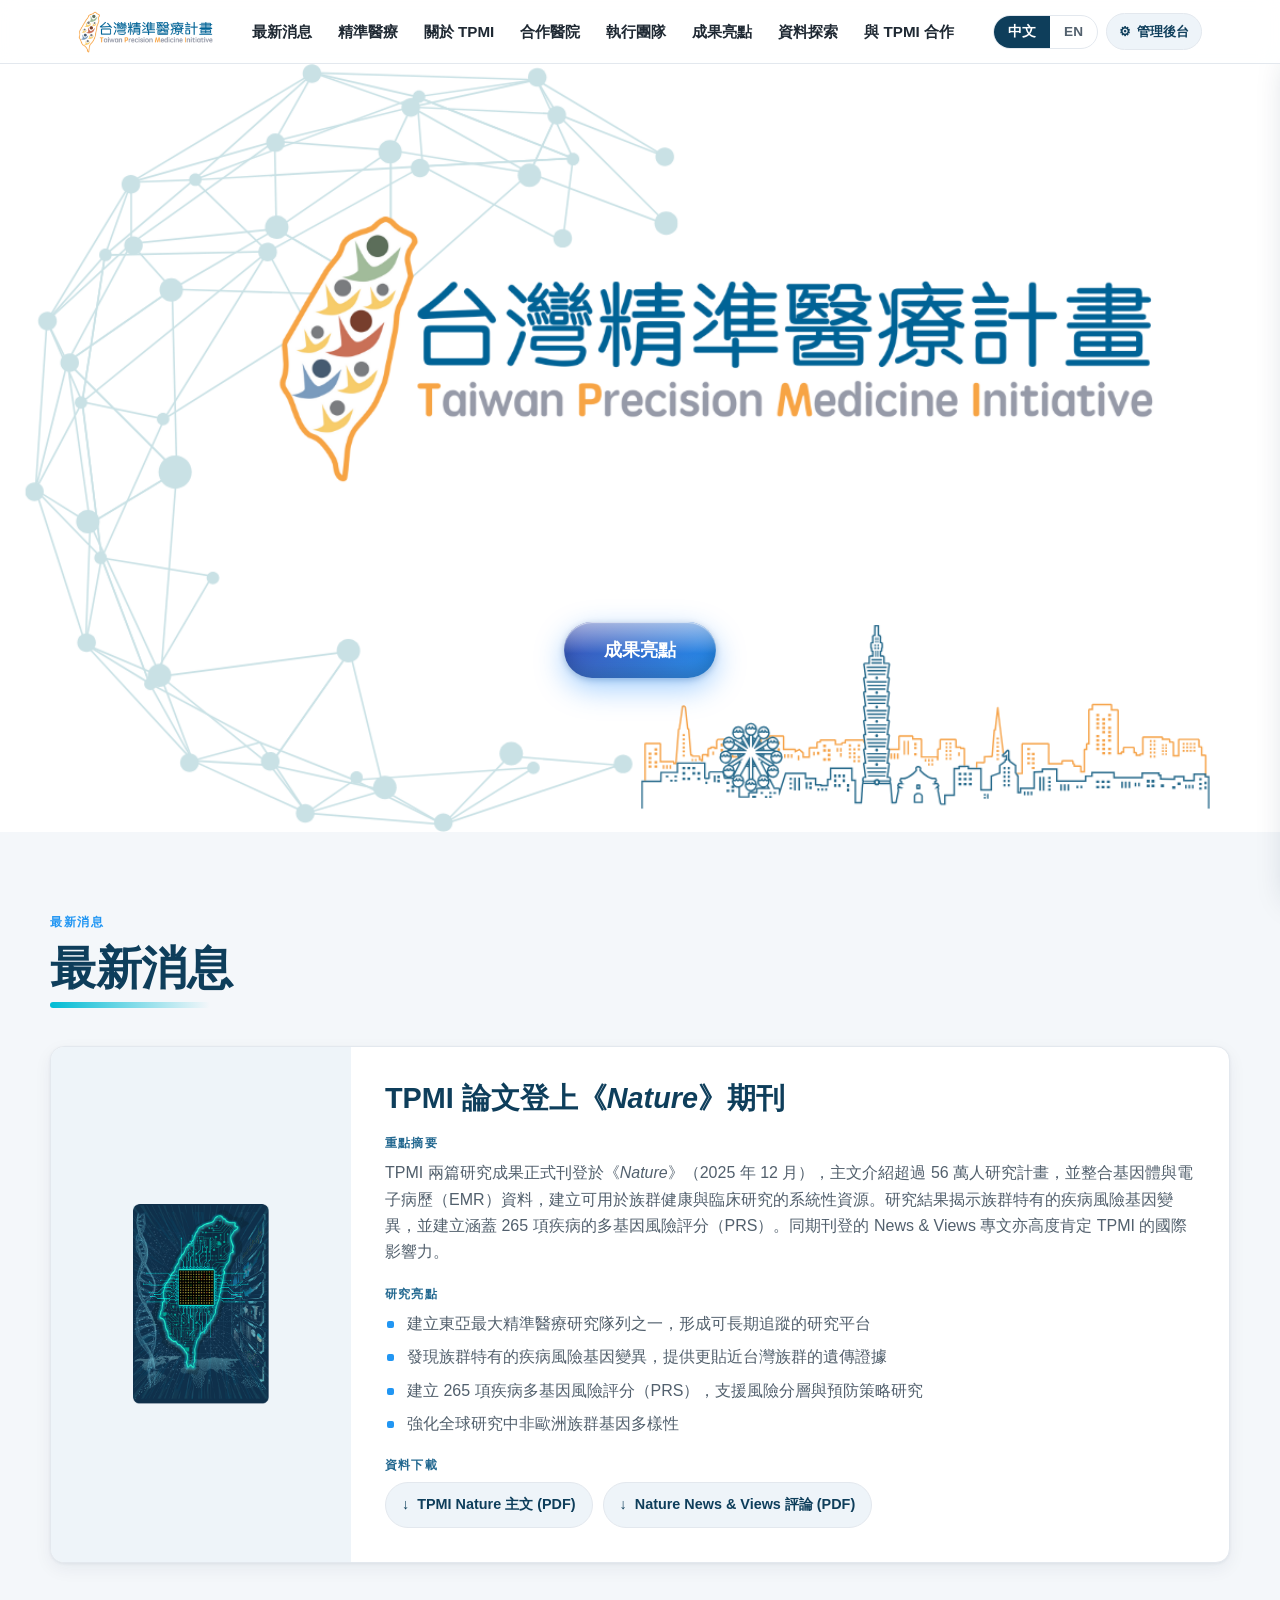
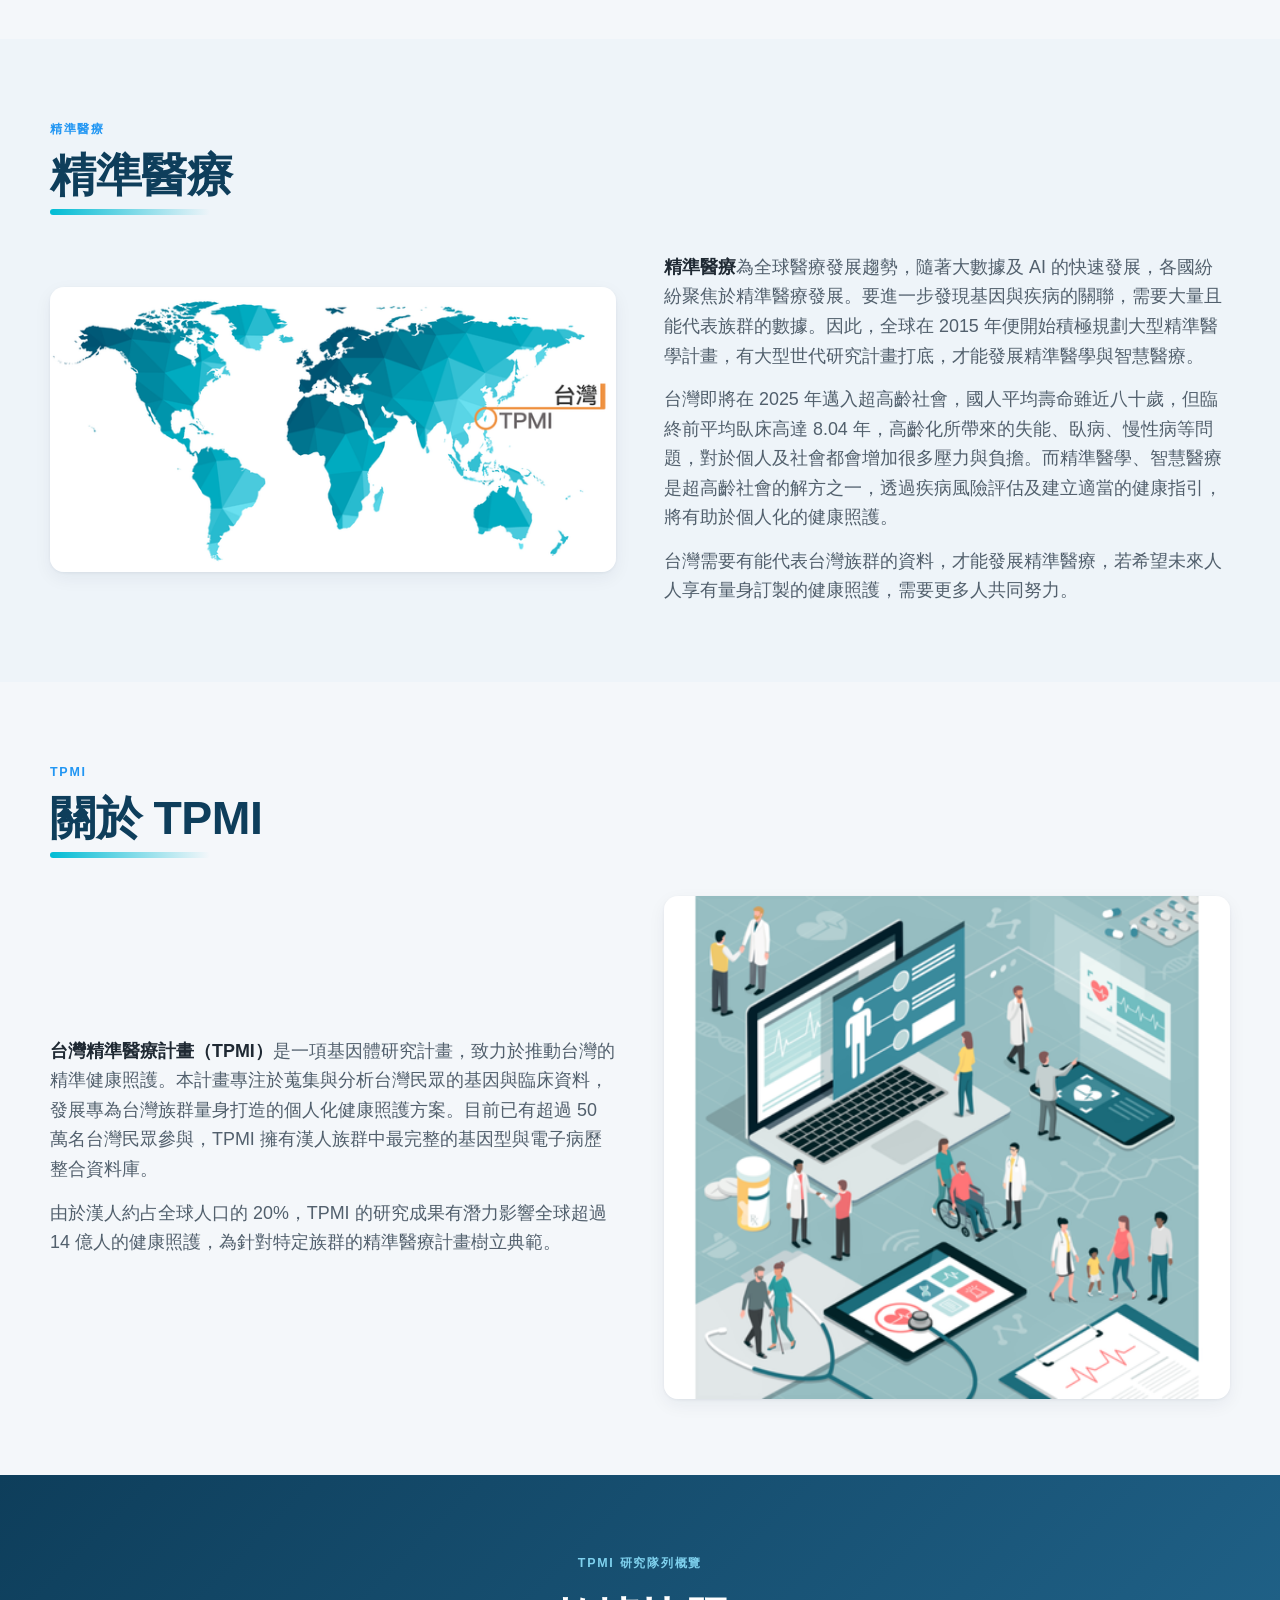
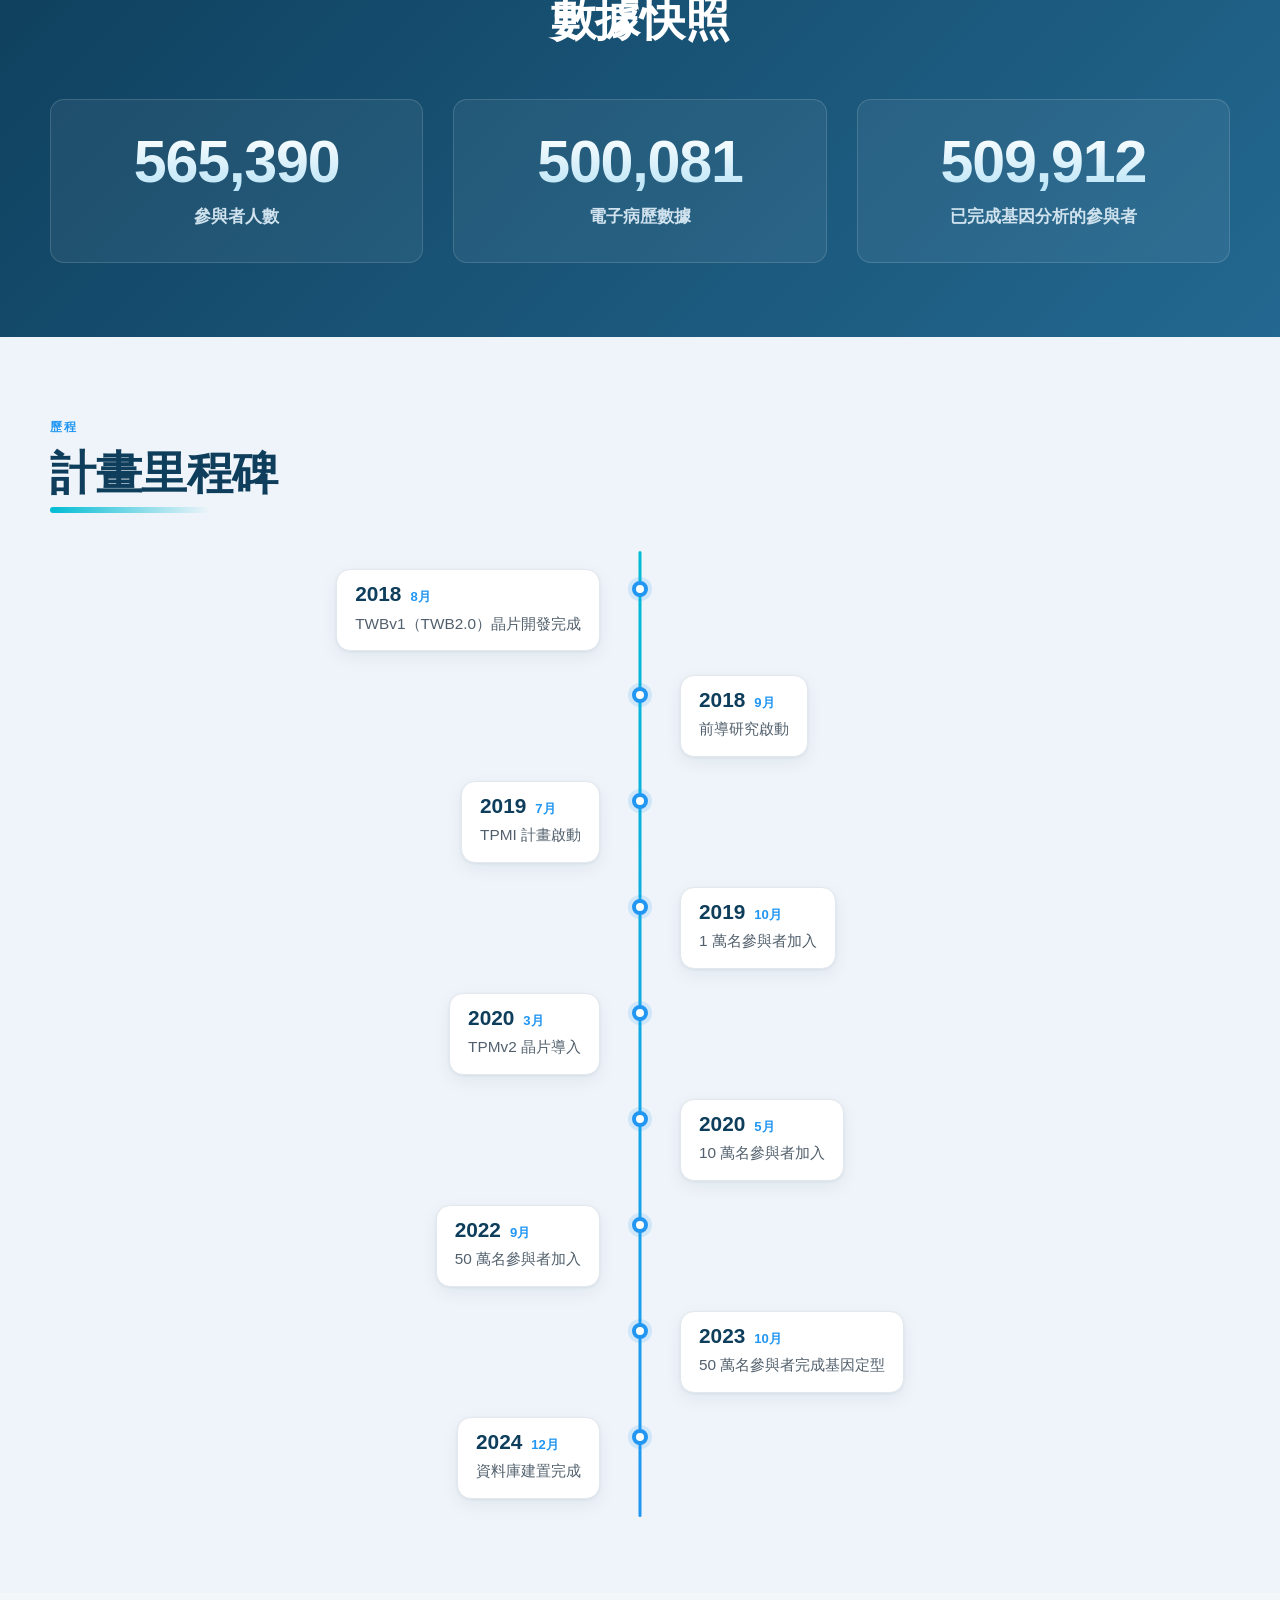
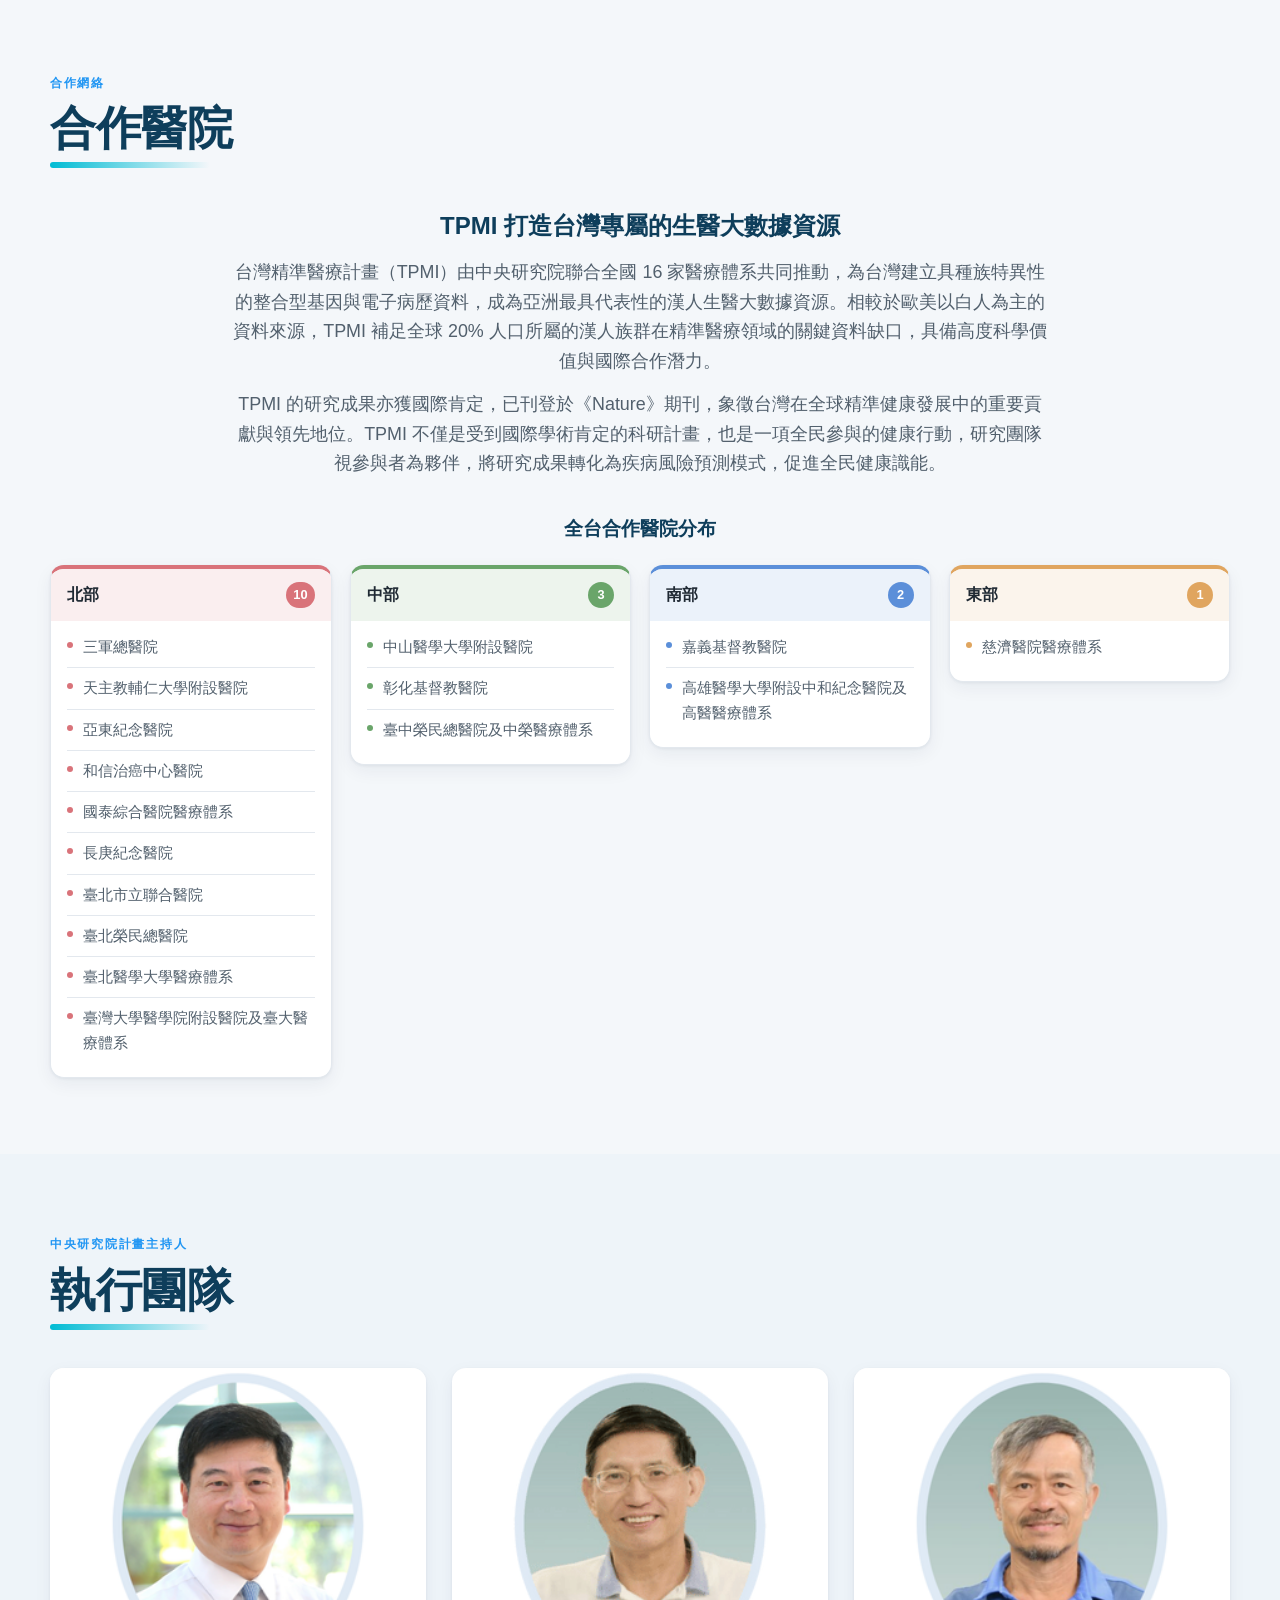
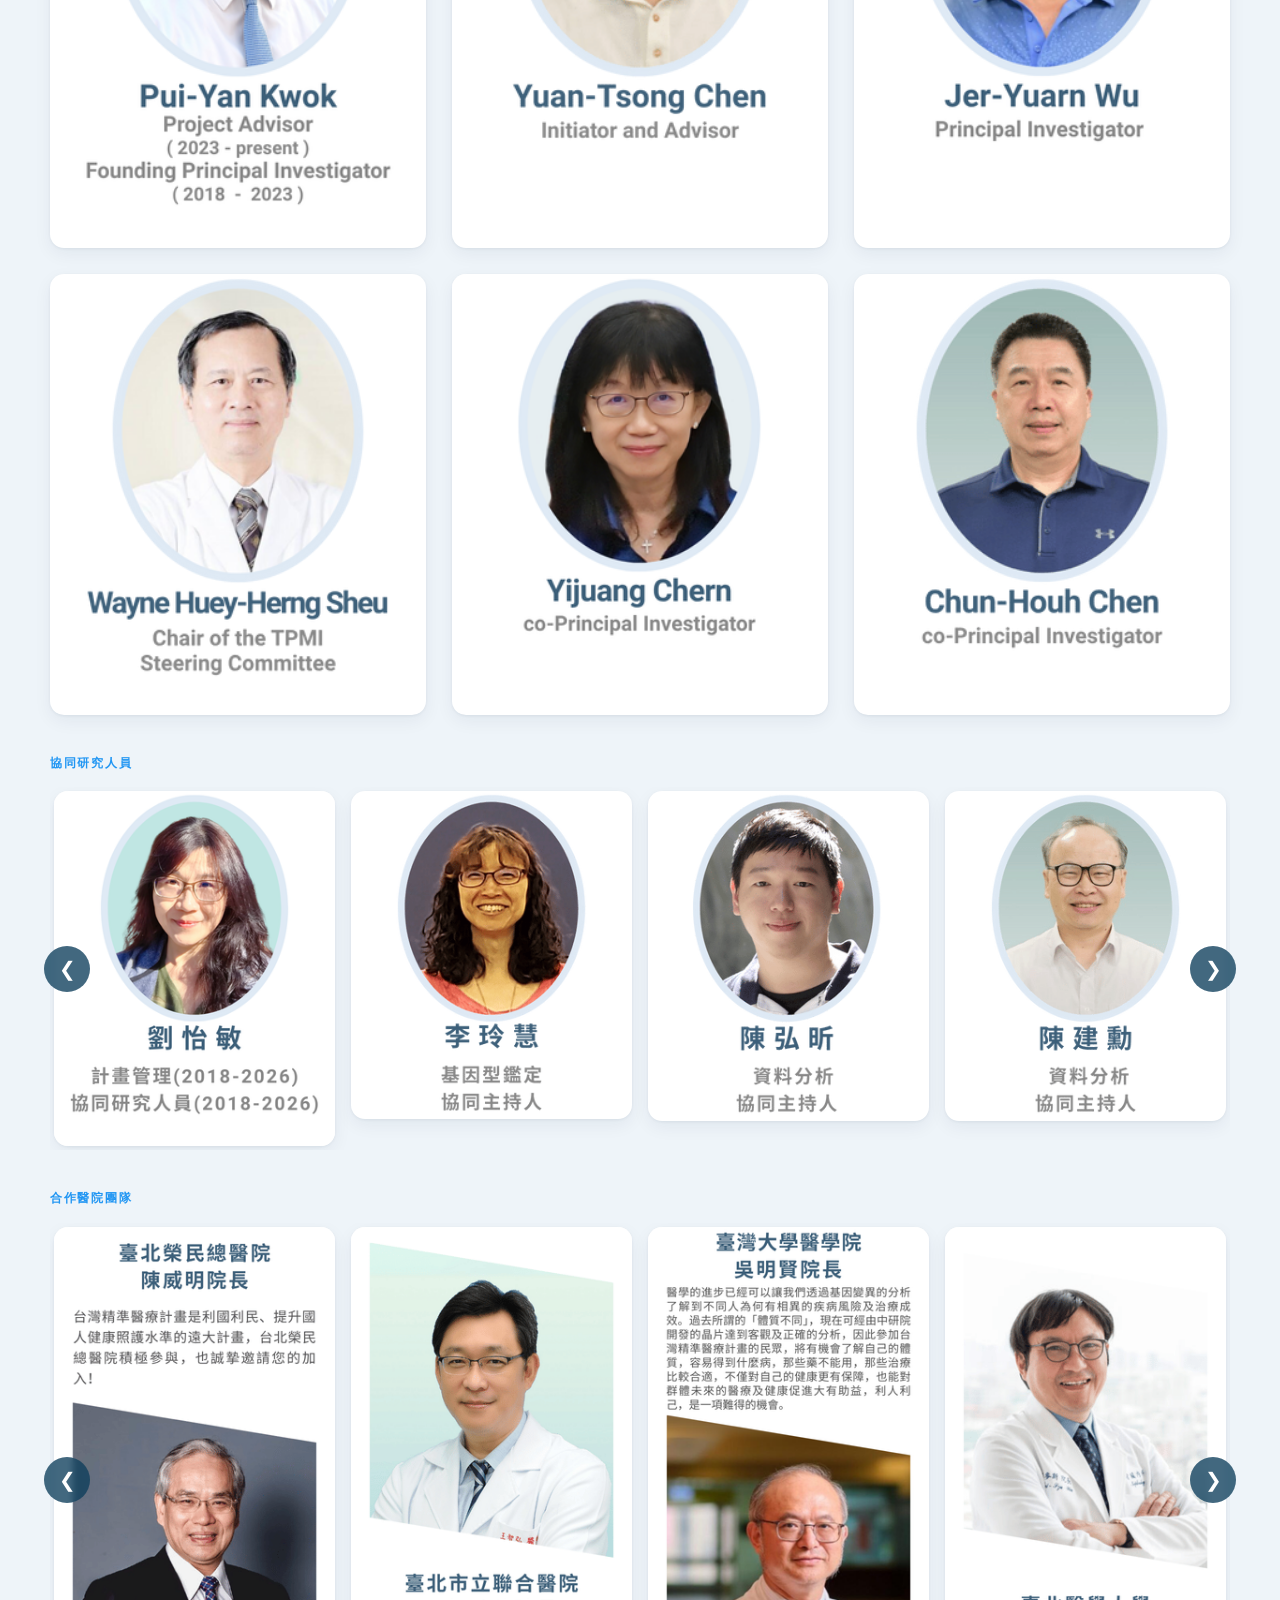
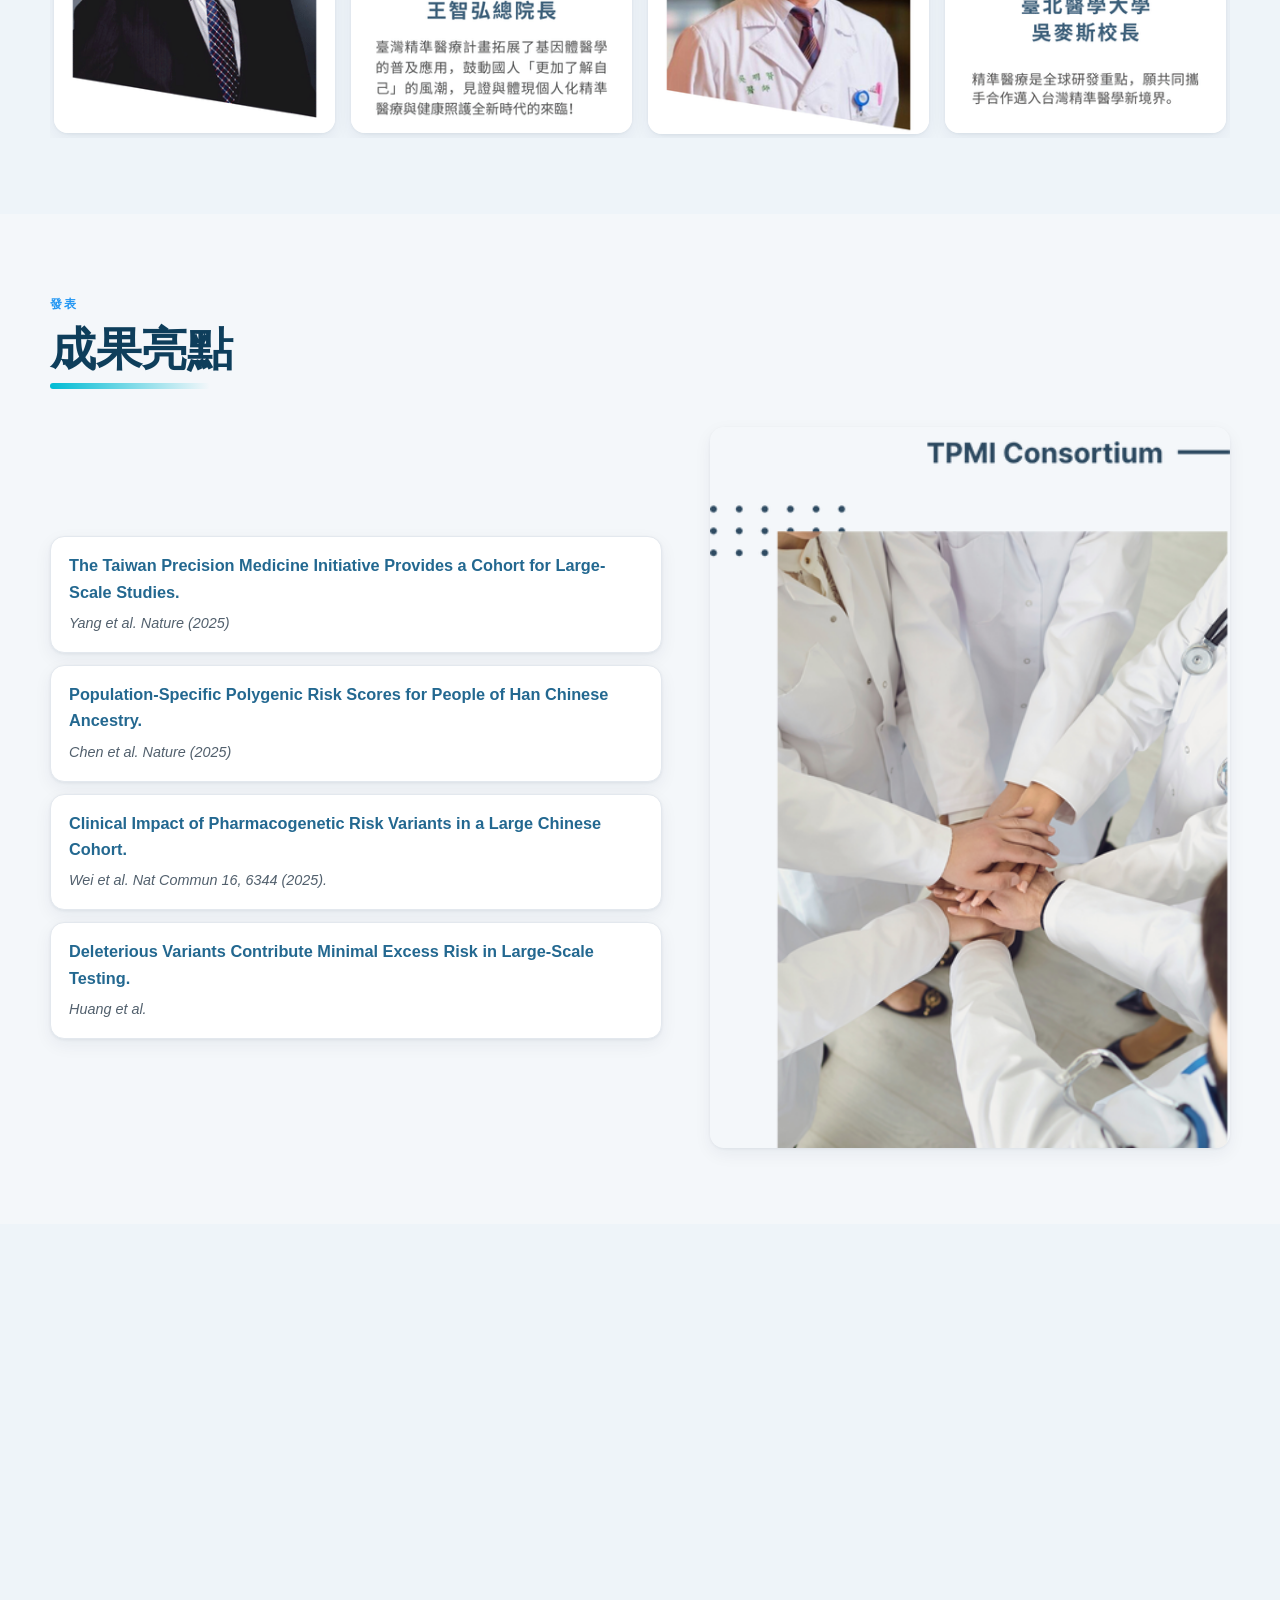
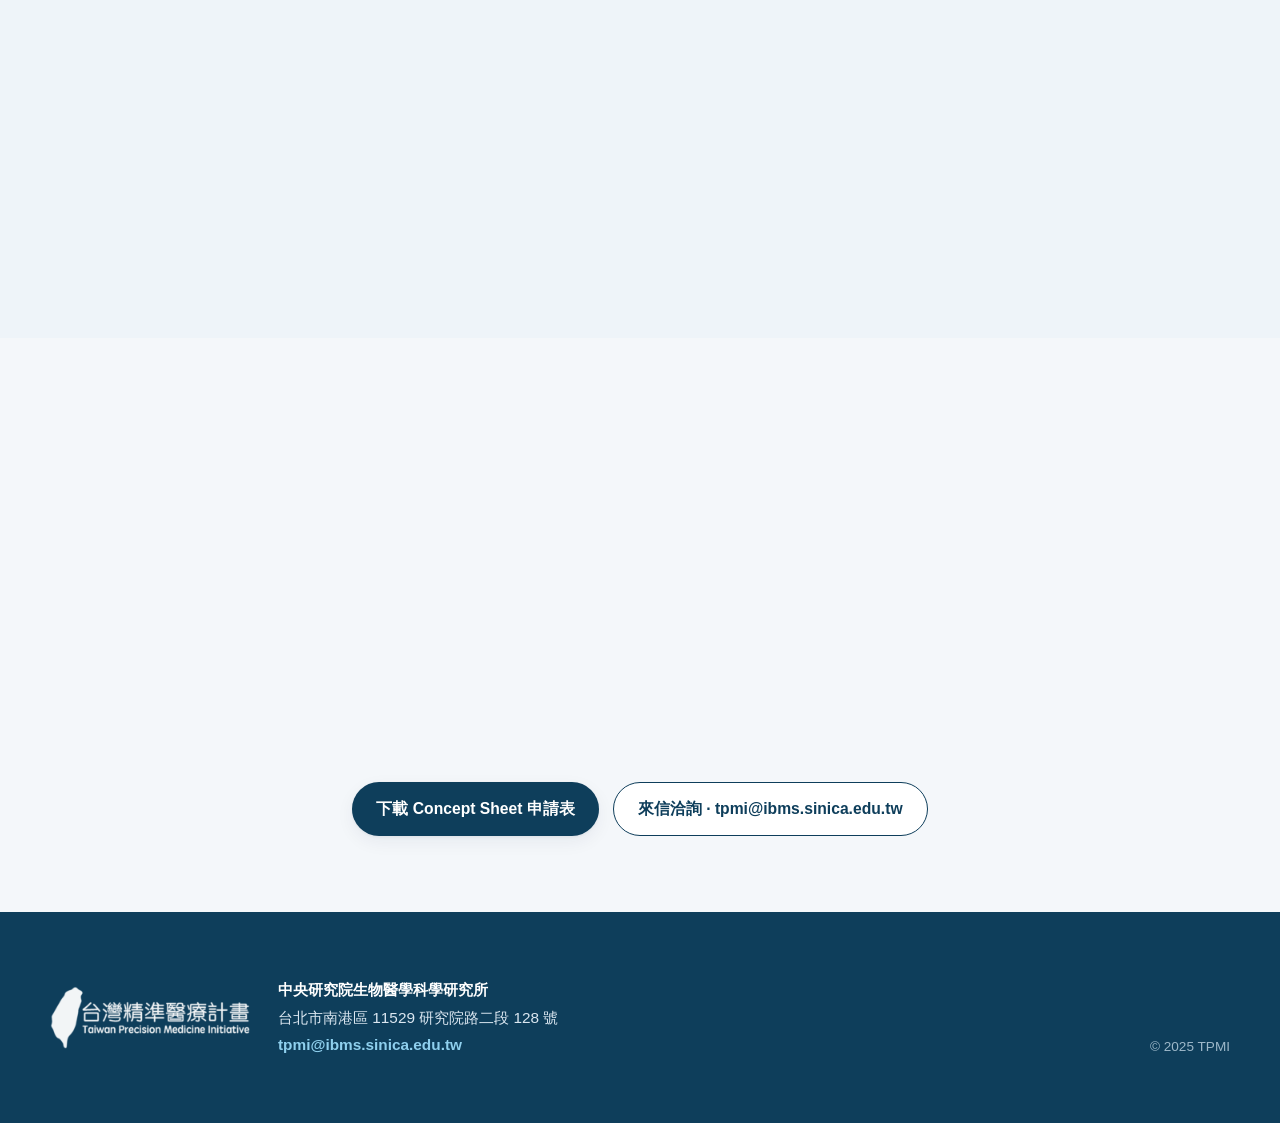
==== index.html @ 83d4154c "TPMI website 2.0: bilingual site with content admin panel Rebuild of the TPMI site keeping original " ====
<!DOCTYPE html>
<html lang="zh-Hant" data-lang="zh">
<head>
  <meta charset="UTF-8">
  <meta name="viewport" content="width=device-width, initial-scale=1, viewport-fit=cover">
  <meta name="description" content="Taiwan Precision Medicine Initiative (TPMI) — a genomic research program advancing precision healthcare in Taiwan. 台灣精準醫療計畫。">
  <meta name="keywords" content="TPMI, Taiwan Precision Medicine Initiative, 台灣精準醫療計畫, precision medicine, 精準醫療, 基因檢測">
  <title>TPMI · 台灣精準醫療計畫</title>
  <link rel="icon" href="images/tpmi_logo.png">
  <link rel="stylesheet" href="assets/site.css">
</head>
<body>
  <header class="site-header">
    <div class="header-inner">
      <a class="brand" href="#top"><img src="images/tpmi_logo.png" alt="TPMI"></a>
      <nav class="nav-desktop" id="nav-desktop"></nav>
      <div class="header-tools">
        <div class="lang-toggle">
          <button data-lang="zh">中文</button>
          <button data-lang="en">EN</button>
        </div>
        <a class="admin-link" href="admin.html">&#9881;<span>管理後台</span></a>
        <button class="hamburger" id="hamburger" aria-label="menu"><span></span><span></span><span></span></button>
      </div>
    </div>
  </header>

  <nav class="nav-drawer" id="nav-drawer"></nav>
  <div class="scrim" id="scrim"></div>

  <main id="site-content"></main>

  <footer class="site-footer" id="site-footer"></footer>

  <script src="assets/content.js"></script>
  <script src="assets/render.js"></script>
</body>
</html>
---- assets/site.css ----
/* ============================================================
   TPMI — Public site styles (responsive, mobile-first)
   Palette & signature elements kept from the original brand.
   ============================================================ */
*, *::before, *::after { margin: 0; padding: 0; box-sizing: border-box; }

:root {
  --primary-blue:#0066cc;
  --dark-blue:#0e3e5b;
  --mid-blue:#236890;
  --grad-start:#3f51b5;
  --grad-mid:#2196f3;
  --grad-end:#00bcd4;
  --ink:#1f2933;
  --ink-soft:#52606d;
  --line:#e3e8ee;
  --bg:#f4f7fa;
  --bg-tint:#eef4f9;
  --white:#fff;
  --gold:#e0a52e;

  --header-h:64px;
  --maxw:1180px;
  --radius:14px;
  --radius-sm:10px;
  --shadow-sm:0 1px 3px rgba(16,40,64,.06), 0 6px 18px rgba(16,40,64,.06);
  --shadow-md:0 10px 34px rgba(16,40,64,.12);
  --ease:.28s cubic-bezier(.4,0,.2,1);
  --font:-apple-system,BlinkMacSystemFont,"Segoe UI","PingFang TC","Noto Sans TC","Microsoft JhengHei",Roboto,"Helvetica Neue",sans-serif;
}

html { scroll-behavior:smooth; -webkit-text-size-adjust:100%; }
body {
  font-family:var(--font);
  line-height:1.65;
  color:var(--ink);
  background:var(--bg);
  overflow-x:hidden;
}
img { max-width:100%; height:auto; display:block; }
a { color:var(--primary-blue); text-decoration:none; }
em { font-style:italic; }

/* ---------------- Header ---------------- */
.site-header {
  position:fixed; inset:0 0 auto 0; height:var(--header-h);
  background:rgba(255,255,255,.92);
  -webkit-backdrop-filter:blur(10px); backdrop-filter:blur(10px);
  border-bottom:1px solid var(--line);
  z-index:1000; display:flex; align-items:center;
  transition:box-shadow var(--ease);
}
.site-header.scrolled { box-shadow:0 4px 20px rgba(16,40,64,.08); }
.header-inner {
  width:100%; max-width:var(--maxw); margin:0 auto;
  padding:0 clamp(16px,4vw,28px);
  display:flex; align-items:center; justify-content:space-between; gap:16px;
}
.brand { display:flex; align-items:center; height:var(--header-h); flex-shrink:0; }
.brand img { height:42px; width:auto; }

.nav-desktop { display:flex; align-items:center; gap:2px; }
.nav-desktop a {
  position:relative; padding:8px 12px; color:var(--ink); font-weight:600;
  font-size:.95rem; border-radius:8px; white-space:nowrap;
  transition:color var(--ease), background var(--ease);
}
.nav-desktop a::after {
  content:""; position:absolute; left:12px; right:12px; bottom:4px; height:2px;
  background:linear-gradient(90deg,var(--grad-start),var(--grad-end));
  transform:scaleX(0); transform-origin:left; transition:transform var(--ease);
}
.nav-desktop a:hover { color:var(--grad-mid); }
.nav-desktop a:hover::after { transform:scaleX(1); }

.header-tools { display:flex; align-items:center; gap:8px; flex-shrink:0; }
.lang-toggle {
  display:inline-flex; border:1px solid var(--line); border-radius:999px;
  overflow:hidden; background:var(--white);
}
.lang-toggle button {
  border:0; background:transparent; padding:7px 14px; font-size:.85rem; font-weight:700;
  color:var(--ink-soft); cursor:pointer; transition:all var(--ease); font-family:inherit;
}
.lang-toggle button.active { background:var(--dark-blue); color:#fff; }
.admin-link {
  display:inline-flex; align-items:center; gap:6px; padding:7px 12px; border-radius:999px;
  background:var(--bg-tint); color:var(--dark-blue); font-weight:700; font-size:.82rem;
  border:1px solid var(--line); transition:all var(--ease);
}
.admin-link:hover { background:var(--dark-blue); color:#fff; }

.hamburger {
  display:none; flex-direction:column; gap:5px; width:42px; height:42px;
  align-items:center; justify-content:center; background:transparent; border:0; cursor:pointer;
}
.hamburger span { width:24px; height:2.5px; background:var(--dark-blue); border-radius:2px; transition:var(--ease); }
.hamburger.open span:nth-child(1){ transform:translateY(7.5px) rotate(45deg); }
.hamburger.open span:nth-child(2){ opacity:0; }
.hamburger.open span:nth-child(3){ transform:translateY(-7.5px) rotate(-45deg); }

/* mobile drawer */
.nav-drawer {
  position:fixed; top:var(--header-h); right:0; bottom:0; width:min(82vw,320px);
  background:#fff; box-shadow:-8px 0 30px rgba(16,40,64,.18);
  transform:translateX(105%); transition:transform var(--ease); z-index:999;
  display:flex; flex-direction:column; padding:8px 0; overflow-y:auto;
}
.nav-drawer.open { transform:translateX(0); }
.nav-drawer a {
  padding:15px 24px; color:var(--ink); font-weight:600; font-size:1.05rem;
  border-bottom:1px solid var(--line);
}
.nav-drawer a:active { background:var(--bg-tint); }
.scrim {
  position:fixed; inset:var(--header-h) 0 0 0; background:rgba(15,30,45,.32);
  opacity:0; visibility:hidden; transition:var(--ease); z-index:998;
}
.scrim.open { opacity:1; visibility:visible; }

/* ---------------- Layout ---------------- */
main { padding-top:var(--header-h); }
.section { padding:clamp(40px,7vw,76px) clamp(16px,4vw,28px); }
.section.tint { background:var(--bg-tint); }
.wrap { max-width:var(--maxw); margin:0 auto; }
.section-head { margin-bottom:clamp(22px,4vw,38px); }
.eyebrow {
  display:inline-block; font-size:.78rem; font-weight:800; letter-spacing:.14em;
  text-transform:uppercase; color:var(--grad-mid); margin-bottom:10px;
}
.section-title {
  font-size:clamp(1.7rem,4.4vw,2.9rem); font-weight:900; color:var(--dark-blue);
  line-height:1.1; letter-spacing:-.01em; position:relative; padding-bottom:14px;
}
.section-title::after {
  content:""; position:absolute; left:0; bottom:0; height:6px; width:clamp(80px,18vw,160px);
  background:linear-gradient(90deg,var(--grad-end),rgba(0,188,212,0)); border-radius:3px;
}

/* ---------------- Hero ---------------- */
.hero { position:relative; background:#0e3e5b; }
.hero img { width:100%; display:block; }
.hero .hero-desktop { object-fit:cover; }
.hero .hero-mobile { display:none; }
.hero-cta {
  position:absolute; left:50%; bottom:clamp(24px,12vw,200px); transform:translateX(-50%);
  width:100%; text-align:center; padding:0 16px;
}
.hero-cta button {
  position:relative; isolation:isolate; overflow:hidden;
  padding:16px 40px; border:0; border-radius:999px; cursor:pointer;
  background:linear-gradient(135deg,var(--grad-start),var(--grad-mid),var(--grad-end));
  background-size:220% 220%;
  color:#fff; font-size:clamp(.95rem,2.4vw,1.1rem); font-weight:700; letter-spacing:.012em;
  font-family:inherit;
  box-shadow:
    0 10px 30px rgba(0,123,255,.38),
    0 2px 6px rgba(0,40,90,.25),
    inset 0 1px 1px rgba(255,255,255,.6),
    inset 0 -7px 16px rgba(0,40,90,.32);
  transition:transform var(--ease), box-shadow var(--ease);
  animation:cta-flow 7s ease-in-out infinite;
}
/* crystal top gloss */
.hero-cta button::before {
  content:""; position:absolute; inset:0; z-index:1; border-radius:inherit; pointer-events:none;
  background:linear-gradient(to bottom,
    rgba(255,255,255,.55) 0%, rgba(255,255,255,.12) 44%,
    rgba(255,255,255,0) 56%, rgba(255,255,255,.06) 100%);
}
/* sweeping light shimmer */
.hero-cta button::after {
  content:""; position:absolute; top:-20%; bottom:-20%; left:-65%; width:42%; z-index:2;
  pointer-events:none; transform:skewX(-20deg);
  background:linear-gradient(100deg, transparent, rgba(255,255,255,.7), transparent);
  animation:cta-sheen 4.6s ease-in-out infinite;
}
.hero-cta button .cta-label { position:relative; z-index:3; }
.hero-cta button:hover {
  transform:translateY(-3px) scale(1.05);
  box-shadow:
    0 18px 44px rgba(0,123,255,.52),
    0 3px 8px rgba(0,40,90,.3),
    inset 0 1px 1px rgba(255,255,255,.75),
    inset 0 -7px 16px rgba(0,40,90,.32);
}
.hero-cta button:hover::after { animation-duration:1.4s; }
.hero-cta button:active { transform:translateY(-1px) scale(.99); transition-duration:.06s; }

@keyframes cta-flow {
  0%,100% { background-position:0% 50%; }
  50% { background-position:100% 50%; }
}
@keyframes cta-sheen {
  0%   { left:-65%; }
  16%  { left:130%; }
  100% { left:130%; }
}
@media (prefers-reduced-motion: reduce) {
  .hero-cta button { animation:none; }
  .hero-cta button::after { animation:none; opacity:0; }
}

/* ---------------- Split (image + text) ---------------- */
.split { display:grid; grid-template-columns:1fr 1fr; gap:clamp(24px,4vw,48px); align-items:center; }
.split.reverse .split-media { order:2; }
.split-media img { border-radius:var(--radius); width:100%; box-shadow:var(--shadow-sm); }
.prose p { font-size:clamp(1rem,1.6vw,1.12rem); color:var(--ink-soft); margin-bottom:14px; }
.prose p:last-child { margin-bottom:0; }
.prose strong { color:var(--ink); }
.prose h3 { font-size:clamp(1.15rem,2.4vw,1.5rem); color:var(--dark-blue); margin-bottom:12px; }

/* ---------------- News ---------------- */
.news-card {
  background:#fff; border:1px solid var(--line); border-radius:var(--radius);
  box-shadow:var(--shadow-sm); overflow:hidden; display:grid; grid-template-columns:300px 1fr;
}
.news-card + .news-card { margin-top:24px; }
.news-media { background:var(--bg-tint); display:flex; align-items:center; justify-content:center; padding:24px; }
.news-media img { max-height:200px; width:auto; }
.news-body { padding:clamp(22px,3vw,34px); }
.news-title { font-size:clamp(1.3rem,2.8vw,1.8rem); font-weight:900; color:var(--dark-blue); line-height:1.2; margin-bottom:14px; }
.news-label { font-size:.76rem; font-weight:800; letter-spacing:.1em; text-transform:uppercase; color:var(--mid-blue); margin:18px 0 7px; }
.news-body p { color:var(--ink-soft); }
.news-list { list-style:none; display:flex; flex-direction:column; gap:7px; }
.news-list li { position:relative; padding-left:22px; color:var(--ink-soft); }
.news-list li::before { content:""; position:absolute; left:2px; top:.62em; width:7px; height:7px; border-radius:2px; background:var(--grad-mid); }
.news-downloads { list-style:none; display:flex; flex-wrap:wrap; gap:10px; }
.news-downloads a {
  display:inline-flex; align-items:center; gap:8px; padding:10px 16px; border-radius:999px;
  background:var(--bg-tint); color:var(--dark-blue); font-weight:700; font-size:.9rem;
  border:1px solid var(--line); transition:var(--ease);
}
.news-downloads a:hover { background:var(--dark-blue); color:#fff; transform:translateY(-2px); }
.news-downloads a::before { content:"\2193"; font-weight:900; }

/* ---------------- Milestones / wide infographics ---------------- */
.figure-wide {
  background:#fff; border:1px solid var(--line); border-radius:var(--radius);
  box-shadow:var(--shadow-sm); padding:clamp(14px,2.5vw,24px); position:relative;
}
.figure-wide img { width:100%; border-radius:6px; cursor:zoom-in; }
.figure-hint {
  display:none; margin-top:10px; text-align:center; font-size:.82rem; color:var(--ink-soft);
}

/* ---------------- Leadership ---------------- */
.leader-grid { display:grid; grid-template-columns:repeat(3,1fr); gap:clamp(14px,2.5vw,26px); }
.leader-grid a {
  display:block; border-radius:var(--radius); overflow:hidden; background:#fff;
  box-shadow:var(--shadow-sm); transition:var(--ease);
}
.leader-grid a:hover { transform:translateY(-5px); box-shadow:var(--shadow-md); }
.leader-grid img { width:100%; }

/* ---------------- Carousel ---------------- */
.carousel { position:relative; }
.carousel-track {
  display:flex; gap:16px; overflow-x:auto; scroll-snap-type:x mandatory;
  scrollbar-width:none; -ms-overflow-style:none; padding:4px; scroll-padding:4px;
}
.carousel-track::-webkit-scrollbar { display:none; }
.carousel-item { flex:0 0 calc((100% - 48px)/4); scroll-snap-align:start; }
.carousel-item a, .carousel-item .ci-img {
  display:block; border-radius:var(--radius); overflow:hidden; background:#fff;
  box-shadow:var(--shadow-sm); transition:var(--ease);
}
.carousel-item a:hover { transform:translateY(-4px); box-shadow:var(--shadow-md); }
.carousel-item img { width:100%; }
.carousel-btn {
  position:absolute; top:50%; transform:translateY(-50%); z-index:5;
  width:46px; height:46px; border-radius:50%; border:0; cursor:pointer;
  background:rgba(14,62,91,.78); color:#fff; font-size:20px; display:flex;
  align-items:center; justify-content:center; -webkit-backdrop-filter:blur(3px); backdrop-filter:blur(3px);
  transition:var(--ease);
}
.carousel-btn:hover { background:var(--dark-blue); }
.carousel-btn.prev { left:-6px; }
.carousel-btn.next { right:-6px; }

/* ---------------- Research highlights ---------------- */
.research-grid { display:grid; grid-template-columns:1fr .85fr; gap:clamp(24px,4vw,48px); align-items:center; }
.paper-list { display:flex; flex-direction:column; gap:12px; }
.paper {
  display:block; padding:16px 18px; border-radius:var(--radius); background:#fff;
  border:1px solid var(--line); box-shadow:var(--shadow-sm); transition:var(--ease);
}
.paper:hover { transform:translateY(-3px); box-shadow:var(--shadow-md); border-color:#cfe0ee; }
.paper-title { color:var(--mid-blue); font-weight:700; font-size:1.02rem; line-height:1.4; }
.paper-authors { display:block; margin-top:6px; font-style:italic; color:var(--ink-soft); font-size:.9rem; font-weight:400; }
.research-media img { border-radius:var(--radius); box-shadow:var(--shadow-sm); width:100%; }

/* ---------------- Access to data ---------------- */
.data-grid { display:grid; grid-template-columns:repeat(4,1fr); gap:clamp(14px,2.5vw,24px); }
.data-grid a, .data-grid .data-card {
  display:block; border-radius:var(--radius); overflow:hidden; background:#fff;
  box-shadow:var(--shadow-sm); transition:var(--ease);
}
.data-grid a:hover { transform:translateY(-5px); box-shadow:var(--shadow-md); }
.data-grid img { width:100%; }

/* ---------------- Collaboration ---------------- */
.collab-figure { position:relative; max-width:1000px; margin:0 auto; }
.collab-figure > img { width:100%; border-radius:var(--radius); box-shadow:var(--shadow-sm); cursor:zoom-in; }
.collab-actions { display:flex; flex-wrap:wrap; gap:14px; justify-content:center; margin-top:24px; }
.collab-actions a {
  display:inline-flex; align-items:center; gap:9px; padding:13px 24px; border-radius:999px;
  font-weight:700; font-size:.98rem; transition:var(--ease);
}
.btn-primary { background:var(--dark-blue); color:#fff; box-shadow:var(--shadow-sm); }
.btn-primary:hover { transform:translateY(-3px); box-shadow:var(--shadow-md); }
.btn-ghost { background:#fff; color:var(--dark-blue); border:1.5px solid var(--dark-blue); }
.btn-ghost:hover { background:var(--bg-tint); }

/* ---------------- Timeline (milestones) ---------------- */
.timeline { position:relative; max-width:920px; margin:0 auto; padding:6px 0; }
.tl-line { position:absolute; left:50%; top:0; bottom:0; width:3px; transform:translateX(-50%);
  background:linear-gradient(var(--grad-end),var(--grad-mid)); border-radius:2px; }
.tl-row { position:relative; width:50%; padding:12px 40px; box-sizing:border-box; }
.tl-row.left { left:0; text-align:right; }
.tl-row.right { left:50%; text-align:left; }
.tl-node { position:absolute; top:24px; width:16px; height:16px; border-radius:50%; background:#fff;
  border:4px solid var(--grad-mid); box-shadow:0 0 0 4px rgba(33,150,243,.15); }
.tl-row.left .tl-node { right:-8px; }
.tl-row.right .tl-node { left:-8px; }
.tl-card { display:inline-block; background:#fff; border:1px solid var(--line); border-radius:var(--radius);
  box-shadow:var(--shadow-sm); padding:14px 18px; text-align:left; max-width:330px; }
.tl-meta { display:flex; align-items:baseline; gap:9px; margin-bottom:3px; }
.tl-year { font-weight:900; color:var(--dark-blue); font-size:1.3rem; line-height:1; }
.tl-month { font-weight:800; color:var(--grad-mid); font-size:.82rem; }
.tl-card p { color:var(--ink-soft); font-size:.96rem; }

/* ---------------- Partner regions ---------------- */
.partner-intro { max-width:820px; margin:0 auto 34px; text-align:center; }
.partner-intro h3 { text-align:center; }
.region-eyebrow { text-align:center; font-weight:800; color:var(--dark-blue); font-size:clamp(1rem,2.4vw,1.2rem); margin-bottom:20px; }
.region-grid { display:grid; grid-template-columns:repeat(4,1fr); gap:18px; align-items:start; }
.region-card { background:#fff; border:1px solid var(--line); border-radius:var(--radius);
  box-shadow:var(--shadow-sm); overflow:hidden; border-top:4px solid var(--rc); }
.region-head { display:flex; align-items:center; justify-content:space-between; padding:13px 16px;
  background:color-mix(in srgb, var(--rc) 12%, #fff); }
.region-name { font-weight:800; color:var(--ink); }
.region-count { min-width:26px; height:26px; padding:0 7px; border-radius:999px; background:var(--rc); color:#fff;
  font-weight:800; font-size:.8rem; display:flex; align-items:center; justify-content:center; }
.region-list { list-style:none; padding:6px 16px 14px; }
.region-list li { position:relative; padding:8px 0 8px 16px; font-size:.92rem; color:var(--ink-soft); border-bottom:1px solid var(--line); }
.region-list li:last-child { border-bottom:0; }
.region-list li::before { content:""; position:absolute; left:0; top:15px; width:6px; height:6px; border-radius:50%; background:var(--rc); }

/* ---------------- Collaboration steps ---------------- */
.steps { list-style:none; display:grid; grid-template-columns:repeat(auto-fit,minmax(190px,1fr)); gap:16px; margin-bottom:8px; }
.step { background:#fff; border:1px solid var(--line); border-radius:var(--radius); box-shadow:var(--shadow-sm); padding:22px 18px; }
.step-num { display:flex; align-items:center; justify-content:center; width:44px; height:44px; border-radius:50%;
  background:linear-gradient(135deg,var(--grad-start),var(--grad-end)); color:#fff; font-weight:900; font-size:1.2rem;
  margin-bottom:14px; box-shadow:0 6px 16px rgba(33,150,243,.3); }
.step-body h4 { color:var(--dark-blue); font-size:1.04rem; margin-bottom:8px; }
.step-body p { color:var(--ink-soft); font-size:.9rem; line-height:1.55; }

/* ---------------- Stats band (data snapshots) ---------------- */
.stats-band { background:linear-gradient(135deg,#0e3e5b,#236890); color:#fff; padding:clamp(44px,7vw,74px) clamp(16px,4vw,28px); }
.stats-head { text-align:center; margin-bottom:clamp(24px,4vw,42px); }
.eyebrow.light { color:#7fd1ee; }
.stats-head h2 { font-size:clamp(1.7rem,4.4vw,2.8rem); font-weight:900; letter-spacing:-.01em; }
.stats-grid { display:grid; grid-template-columns:repeat(3,1fr); gap:clamp(16px,3vw,30px); }
.stat { text-align:center; padding:clamp(22px,3vw,32px) 16px; background:rgba(255,255,255,.06);
  border:1px solid rgba(255,255,255,.14); border-radius:var(--radius); }
.stat-value { font-size:clamp(2.4rem,7vw,3.7rem); font-weight:900; line-height:1; letter-spacing:-.02em;
  background:linear-gradient(180deg,#ffffff,#b9e4f7); -webkit-background-clip:text; background-clip:text; color:transparent; font-variant-numeric:tabular-nums; }
.stat-label { margin-top:11px; font-size:clamp(.92rem,2vw,1.05rem); color:#cfe2ee; font-weight:600; }

/* ---------------- Platform cards (access to data) ---------------- */
.platform-grid { display:grid; grid-template-columns:repeat(2,1fr); gap:18px; }
.platform-card { display:flex; flex-direction:column; background:#fff; border:1px solid var(--line); border-radius:var(--radius);
  box-shadow:var(--shadow-sm); padding:22px 22px 18px; transition:var(--ease); color:var(--ink); }
a.platform-card:hover { transform:translateY(-4px); box-shadow:var(--shadow-md); border-color:#cfe0ee; }
.platform-top { display:flex; align-items:center; justify-content:space-between; gap:10px; margin-bottom:12px; }
.platform-name { font-size:1.2rem; font-weight:900; color:var(--dark-blue); }
.platform-tag { font-size:.7rem; font-weight:800; letter-spacing:.08em; text-transform:uppercase; color:var(--mid-blue);
  background:var(--bg-tint); padding:4px 10px; border-radius:999px; white-space:nowrap; }
.platform-desc { color:var(--ink-soft); font-size:.96rem; line-height:1.62; flex:1; }
.platform-foot { margin-top:14px; }
.platform-cta { font-weight:800; color:var(--primary-blue); font-size:.92rem; }
.platform-badge { display:inline-block; font-weight:700; font-size:.82rem; color:var(--warn); background:#fdf0e6; padding:5px 12px; border-radius:999px; }
.platform-card.no-link { cursor:default; }

/* ---------------- Footer ---------------- */
.site-footer { background:var(--dark-blue); color:#dbe7f1; padding:clamp(40px,6vw,64px) clamp(16px,4vw,28px); }
.footer-inner { max-width:var(--maxw); margin:0 auto; display:grid; grid-template-columns:auto 1fr auto; gap:28px; align-items:center; }
.footer-logo { width:200px; max-width:46vw; filter:brightness(0) invert(1); opacity:.95; }
.footer-meta { font-size:.96rem; line-height:1.8; }
.footer-meta .org { font-weight:700; color:#fff; }
.footer-meta a { color:#8fd0ee; font-weight:700; }
.footer-copy { font-size:.85rem; color:#9db8c9; white-space:nowrap; align-self:flex-end; }

/* ---------------- Lightbox ---------------- */
.lightbox {
  position:fixed; inset:0; background:rgba(8,20,30,.92); z-index:2000;
  display:none; align-items:center; justify-content:center; padding:20px; cursor:zoom-out;
}
.lightbox.open { display:flex; }
.lightbox img { max-width:100%; max-height:92vh; width:auto; border-radius:8px; box-shadow:0 20px 60px rgba(0,0,0,.5); }
.lightbox .lb-close {
  position:absolute; top:18px; right:20px; width:44px; height:44px; border-radius:50%;
  background:rgba(255,255,255,.15); color:#fff; border:0; font-size:24px; cursor:pointer;
}

.zh-only { display:none; }
[data-lang="zh"] .zh-only { display:revert; }
[data-lang="zh"] .en-only { display:none; }

/* reveal on scroll */
.reveal { opacity:0; transform:translateY(22px); transition:opacity .6s ease, transform .6s ease; }
.reveal.in { opacity:1; transform:none; }
@media (prefers-reduced-motion:reduce){ .reveal{opacity:1;transform:none;transition:none;} html{scroll-behavior:auto;} }

/* ============================================================
   TABLET  (<= 980px)
   ============================================================ */
@media (max-width:980px){
  .nav-desktop { display:none; }
  .hamburger { display:flex; }
  .research-grid { grid-template-columns:1fr; }
  .research-media { max-width:560px; margin:0 auto; order:-1; }
  .leader-grid { grid-template-columns:repeat(3,1fr); }
  .carousel-item { flex:0 0 calc((100% - 32px)/3); }
  .data-grid { grid-template-columns:repeat(2,1fr); }
  .news-card { grid-template-columns:240px 1fr; }
  .region-grid { grid-template-columns:repeat(2,1fr); }
}

/* ============================================================
   PHONE  (<= 640px)
   ============================================================ */
@media (max-width:640px){
  .header-tools .admin-link span { display:none; }
  .brand img { height:36px; }
  .hero .hero-desktop { display:none; }
  .hero .hero-mobile { display:block; }
  .split { grid-template-columns:1fr; gap:20px; }
  .split.reverse .split-media { order:0; }
  .split-media { max-width:520px; margin:0 auto; }
  .news-card { grid-template-columns:1fr; }
  .news-media { padding:20px; }
  .news-media img { max-height:150px; }
  .leader-grid { grid-template-columns:repeat(2,1fr); }
  .carousel-item { flex:0 0 calc((100% - 16px)/2); }
  .data-grid { grid-template-columns:repeat(2,1fr); }
  .carousel-btn { width:38px; height:38px; font-size:17px; }
  .carousel-btn.prev{ left:-2px; } .carousel-btn.next{ right:-2px; }
  .footer-inner { grid-template-columns:1fr; text-align:center; gap:18px; justify-items:center; }
  .footer-copy { align-self:center; }
  .figure-hint { display:block; }
  /* timeline -> single rail on the left */
  .tl-line { left:18px; }
  .tl-row { width:100%; left:0 !important; text-align:left !important; padding:9px 0 9px 46px; }
  .tl-row .tl-node { left:10px !important; right:auto !important; }
  .tl-card { max-width:none; display:block; }
  .region-grid { grid-template-columns:1fr; }
  .stats-grid { grid-template-columns:1fr; }
  .platform-grid { grid-template-columns:1fr; }
}
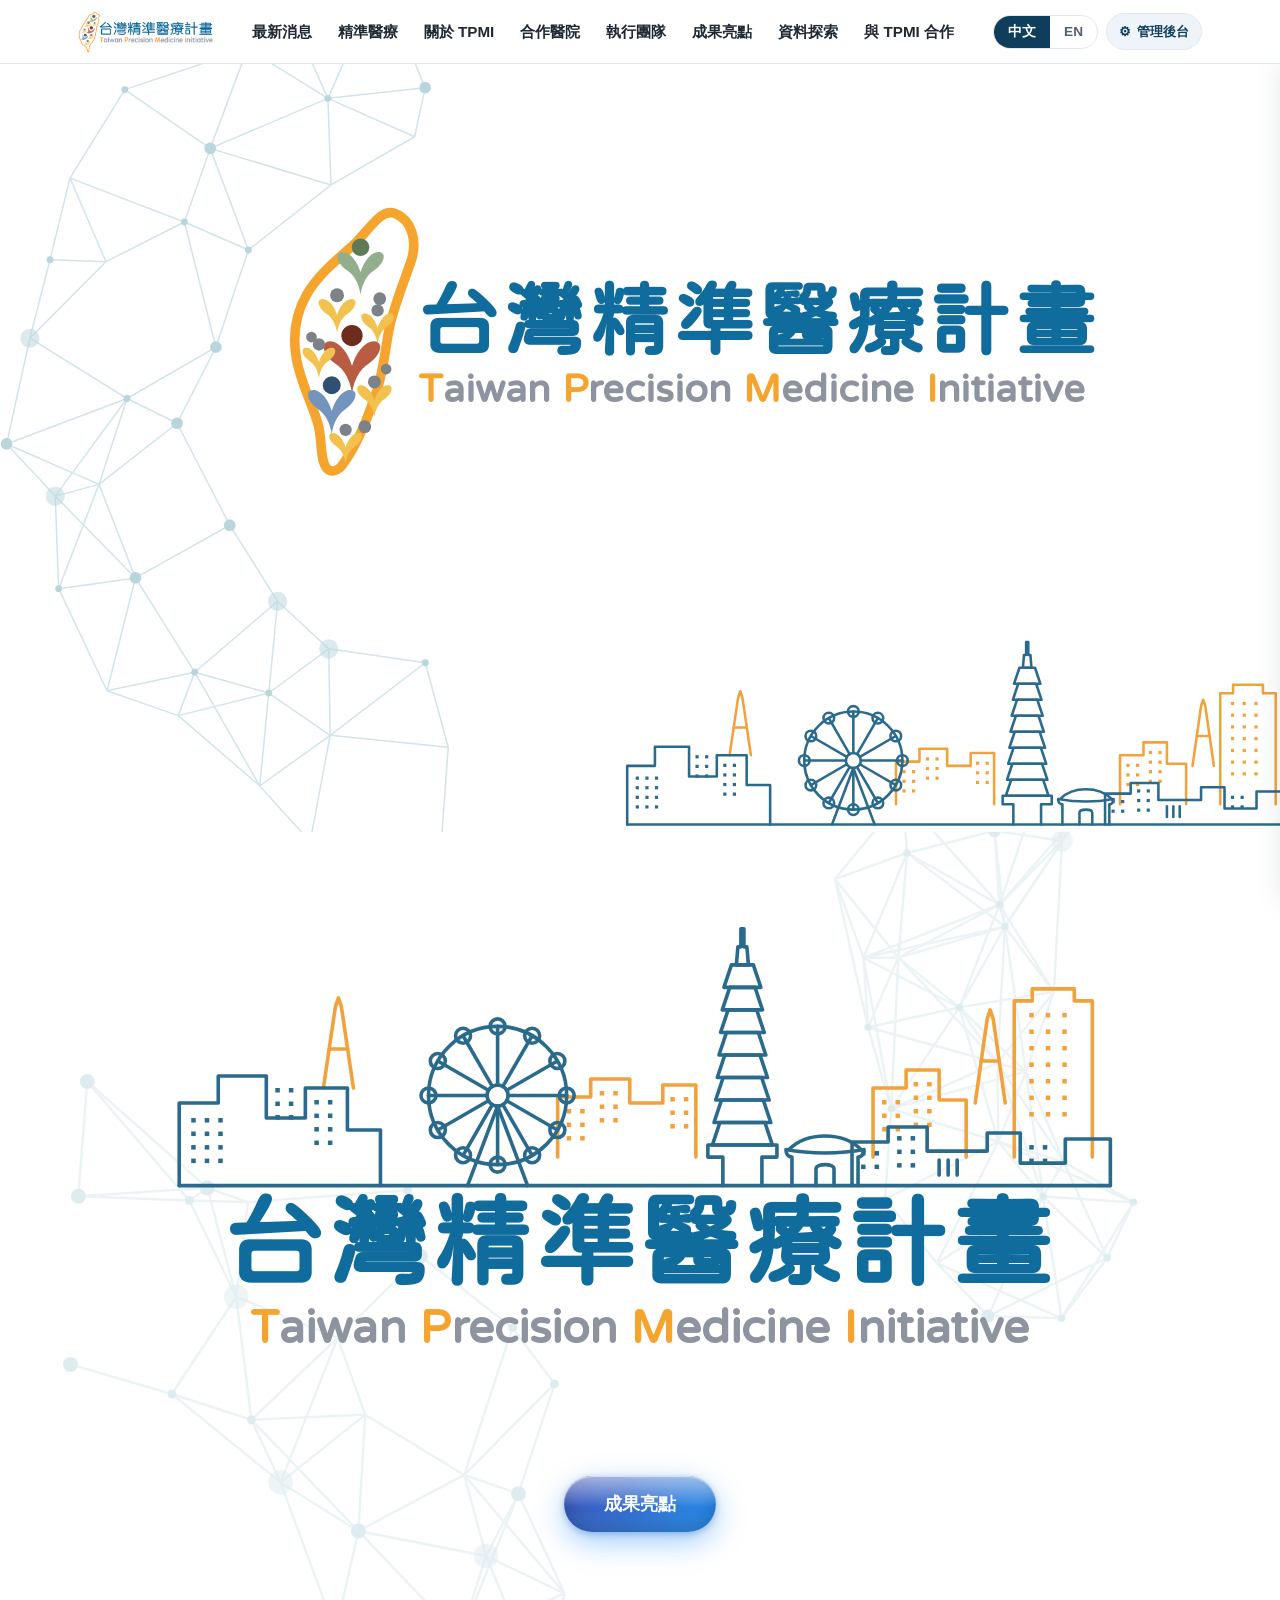
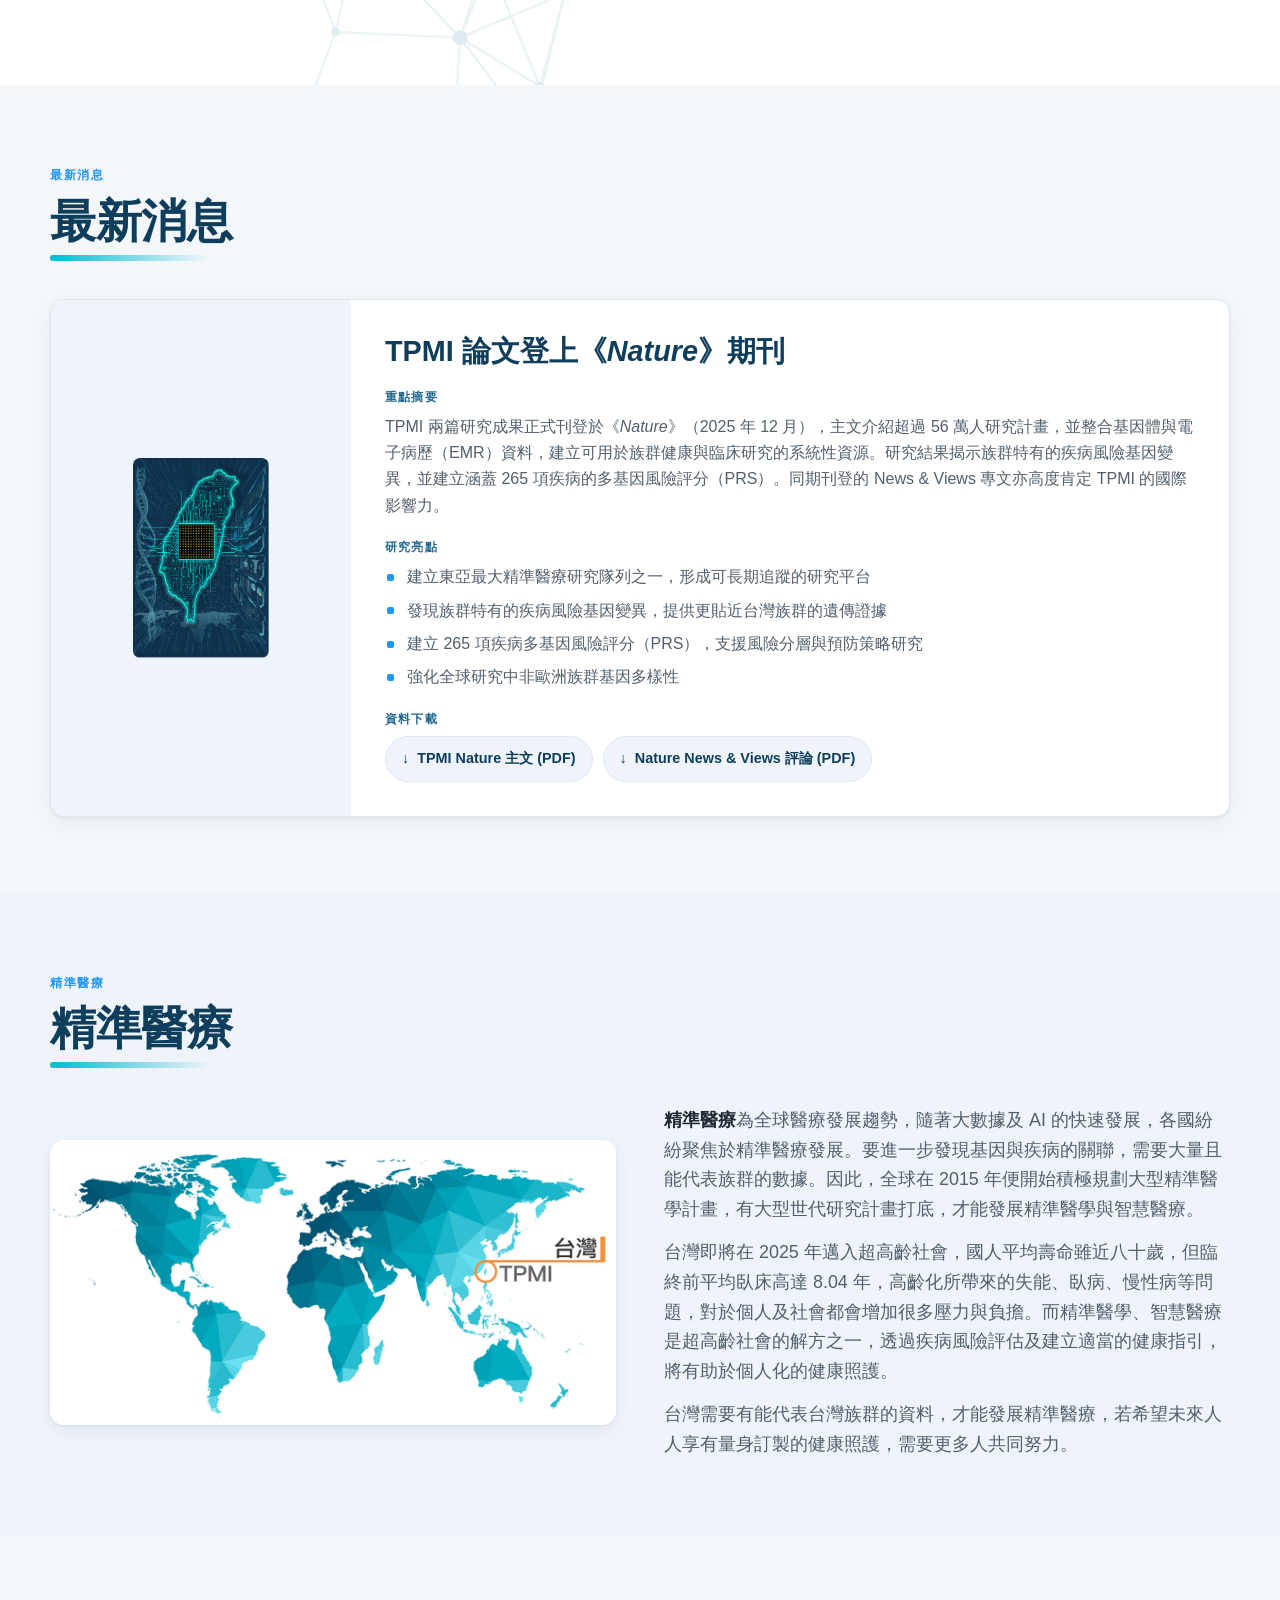
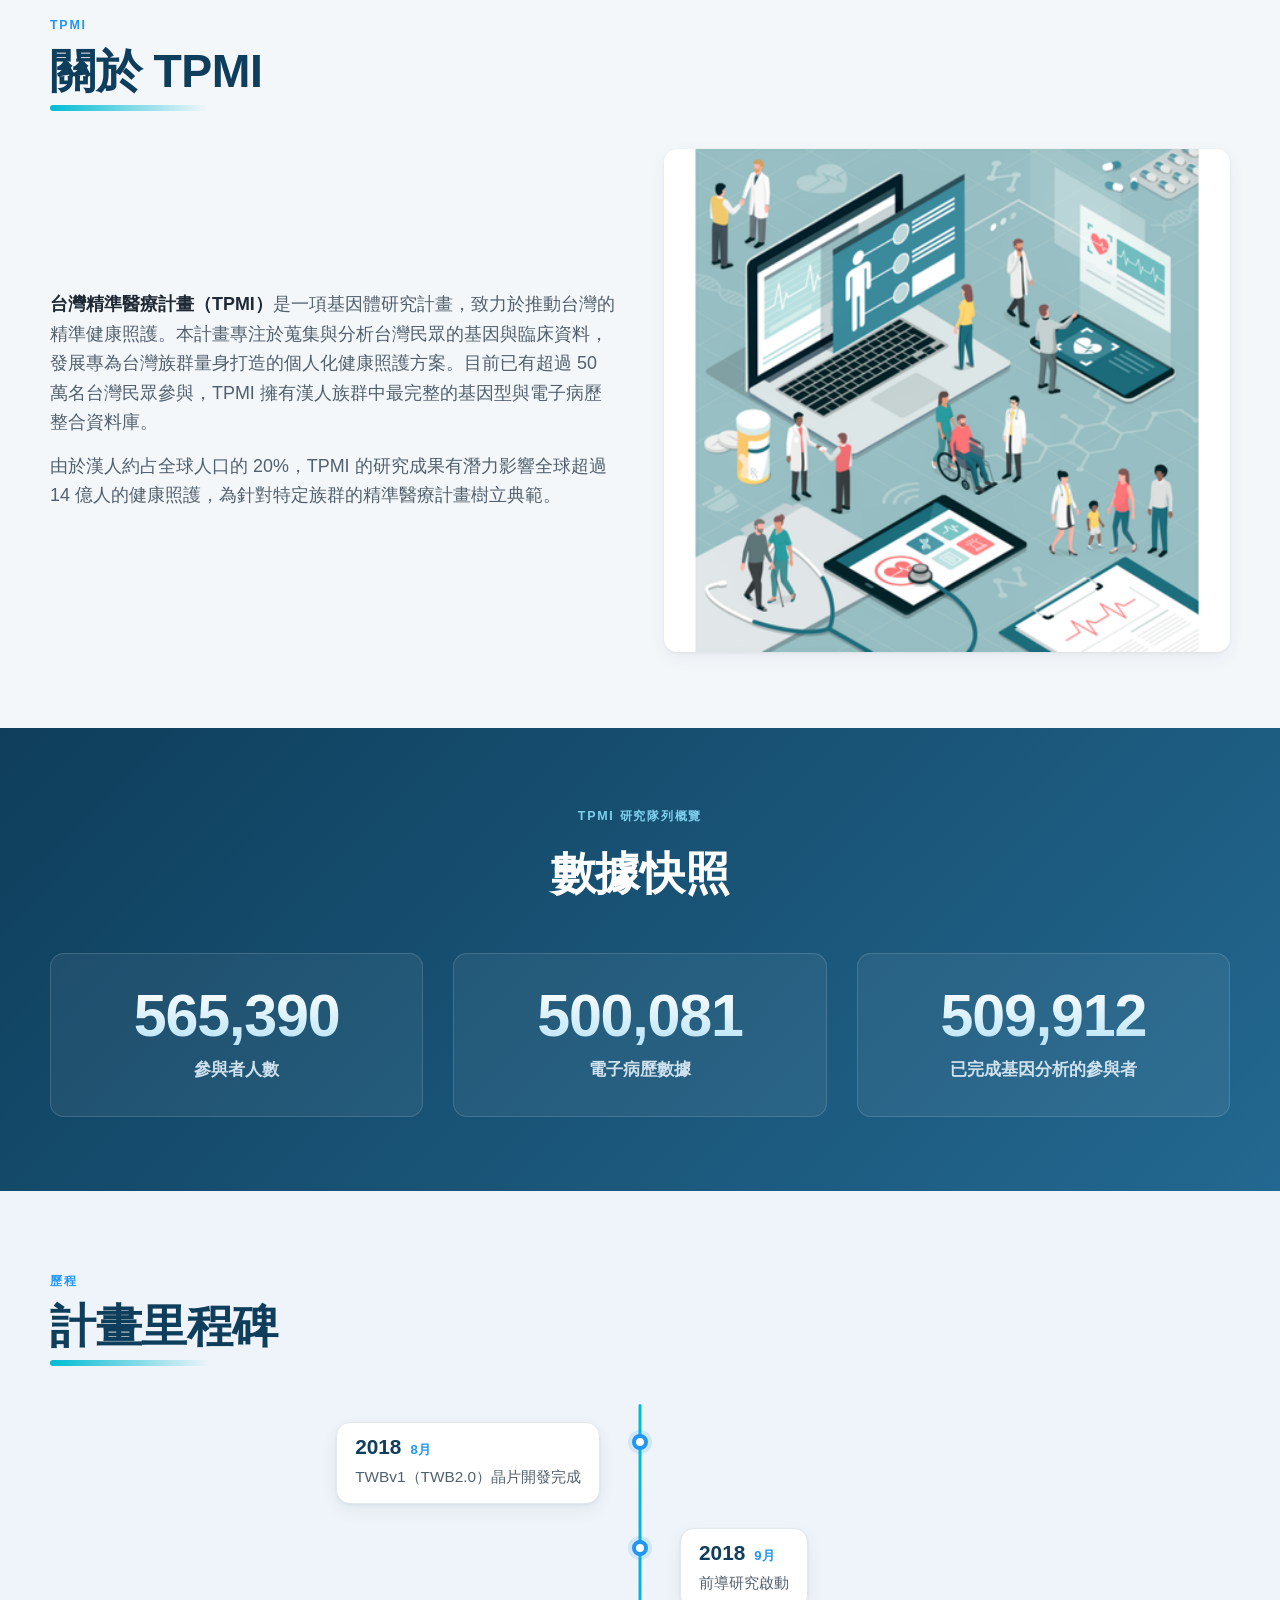
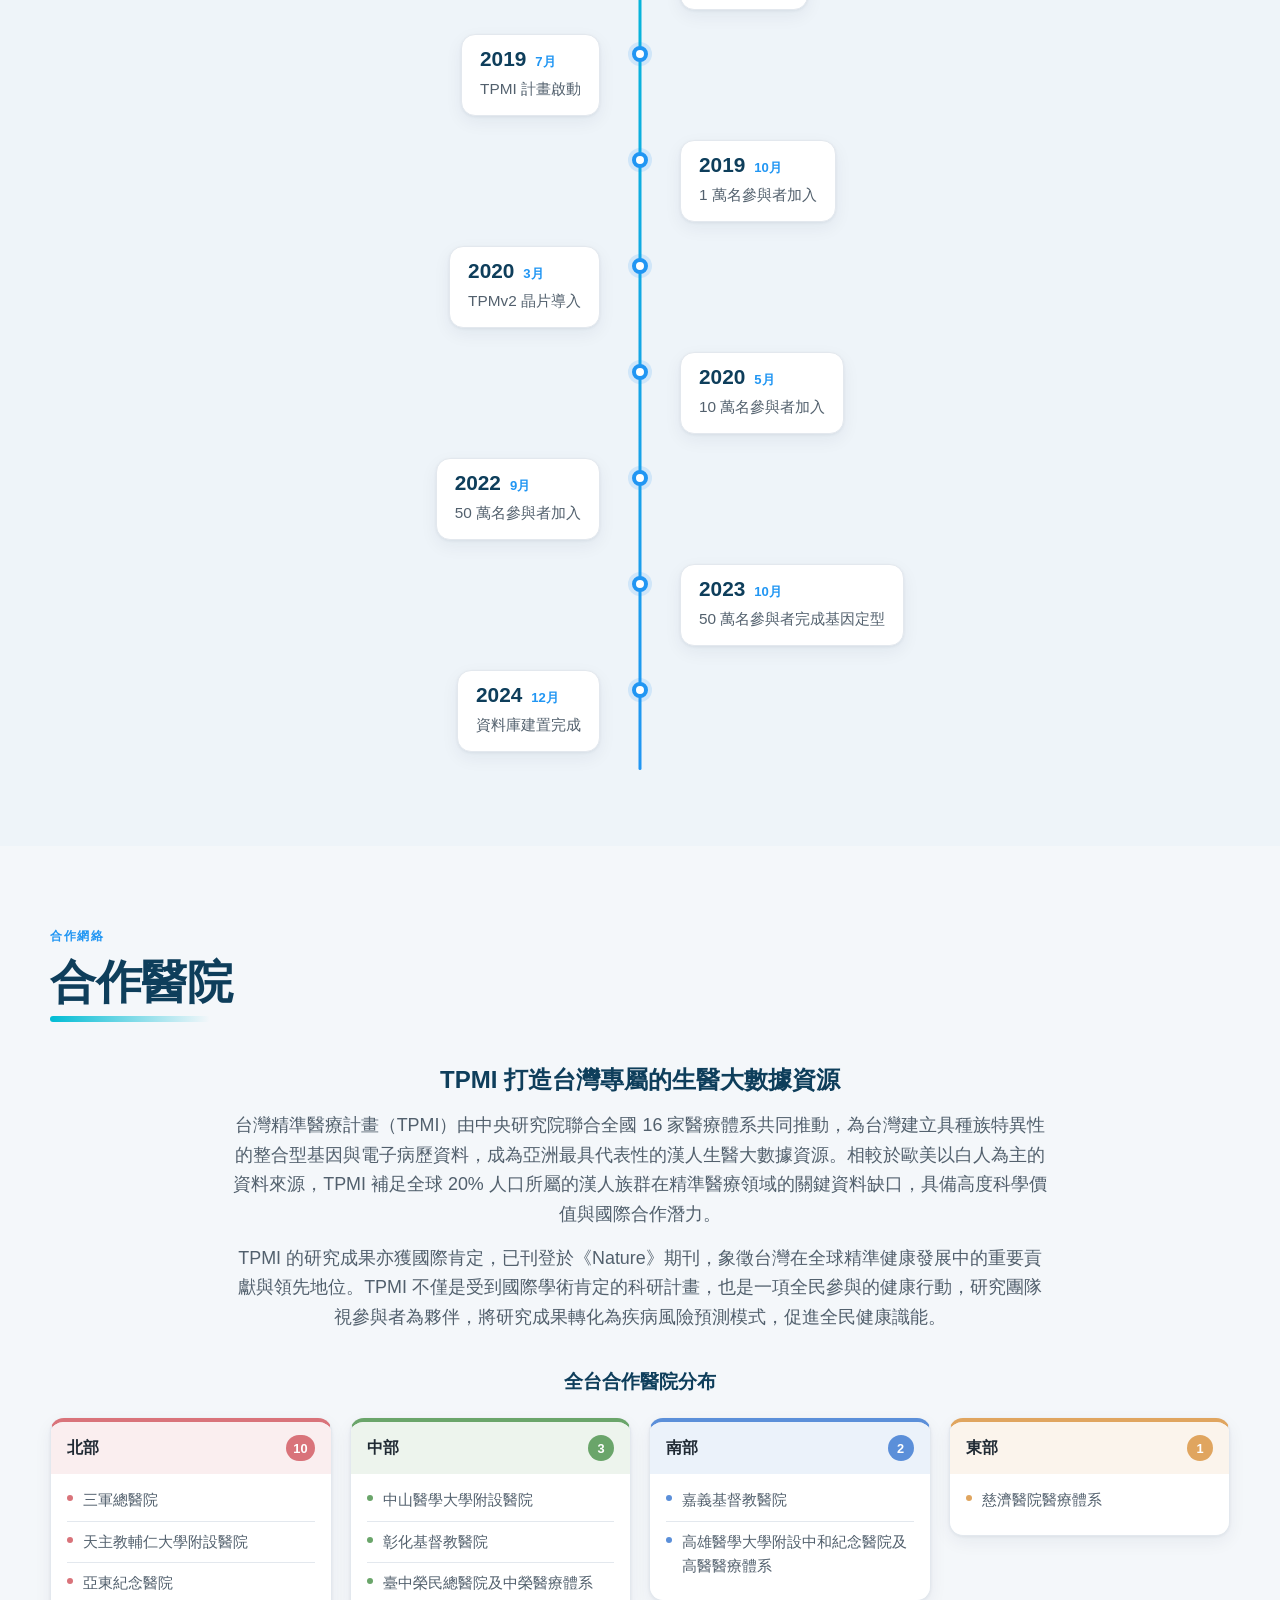
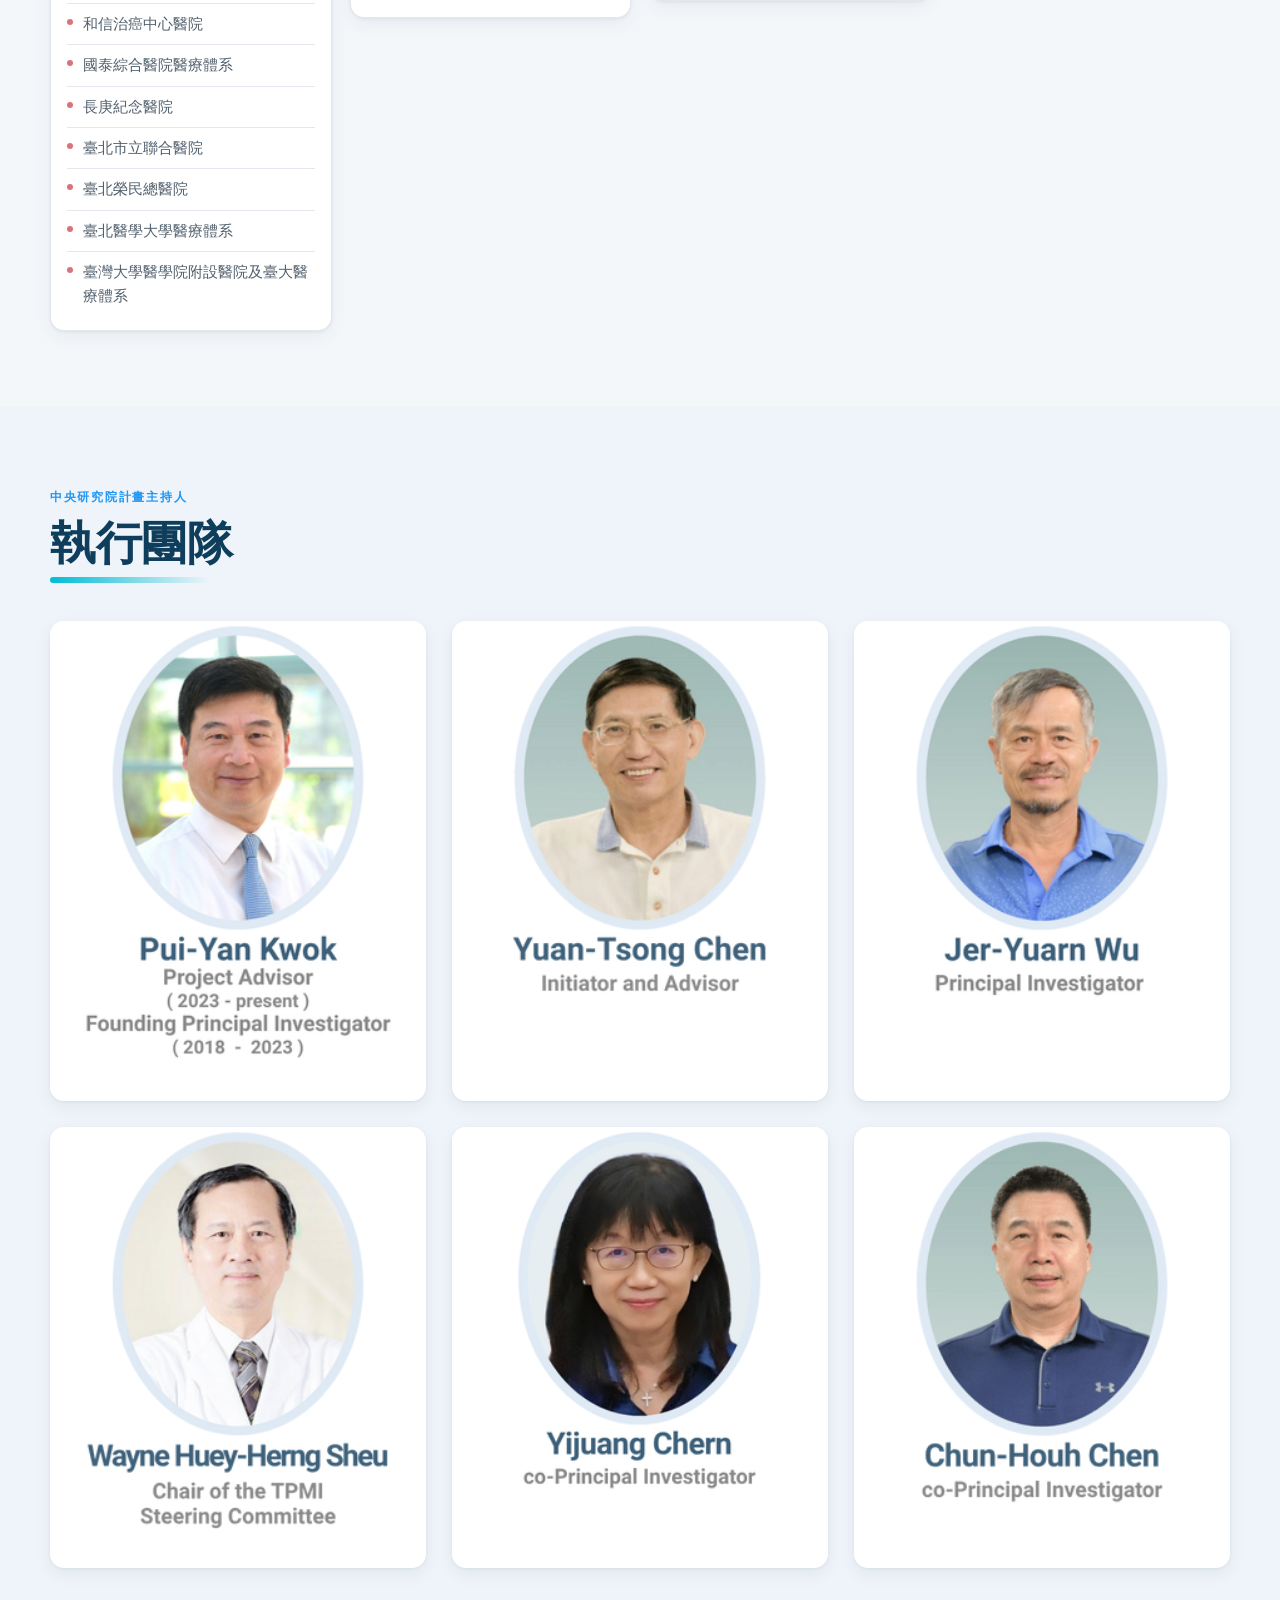
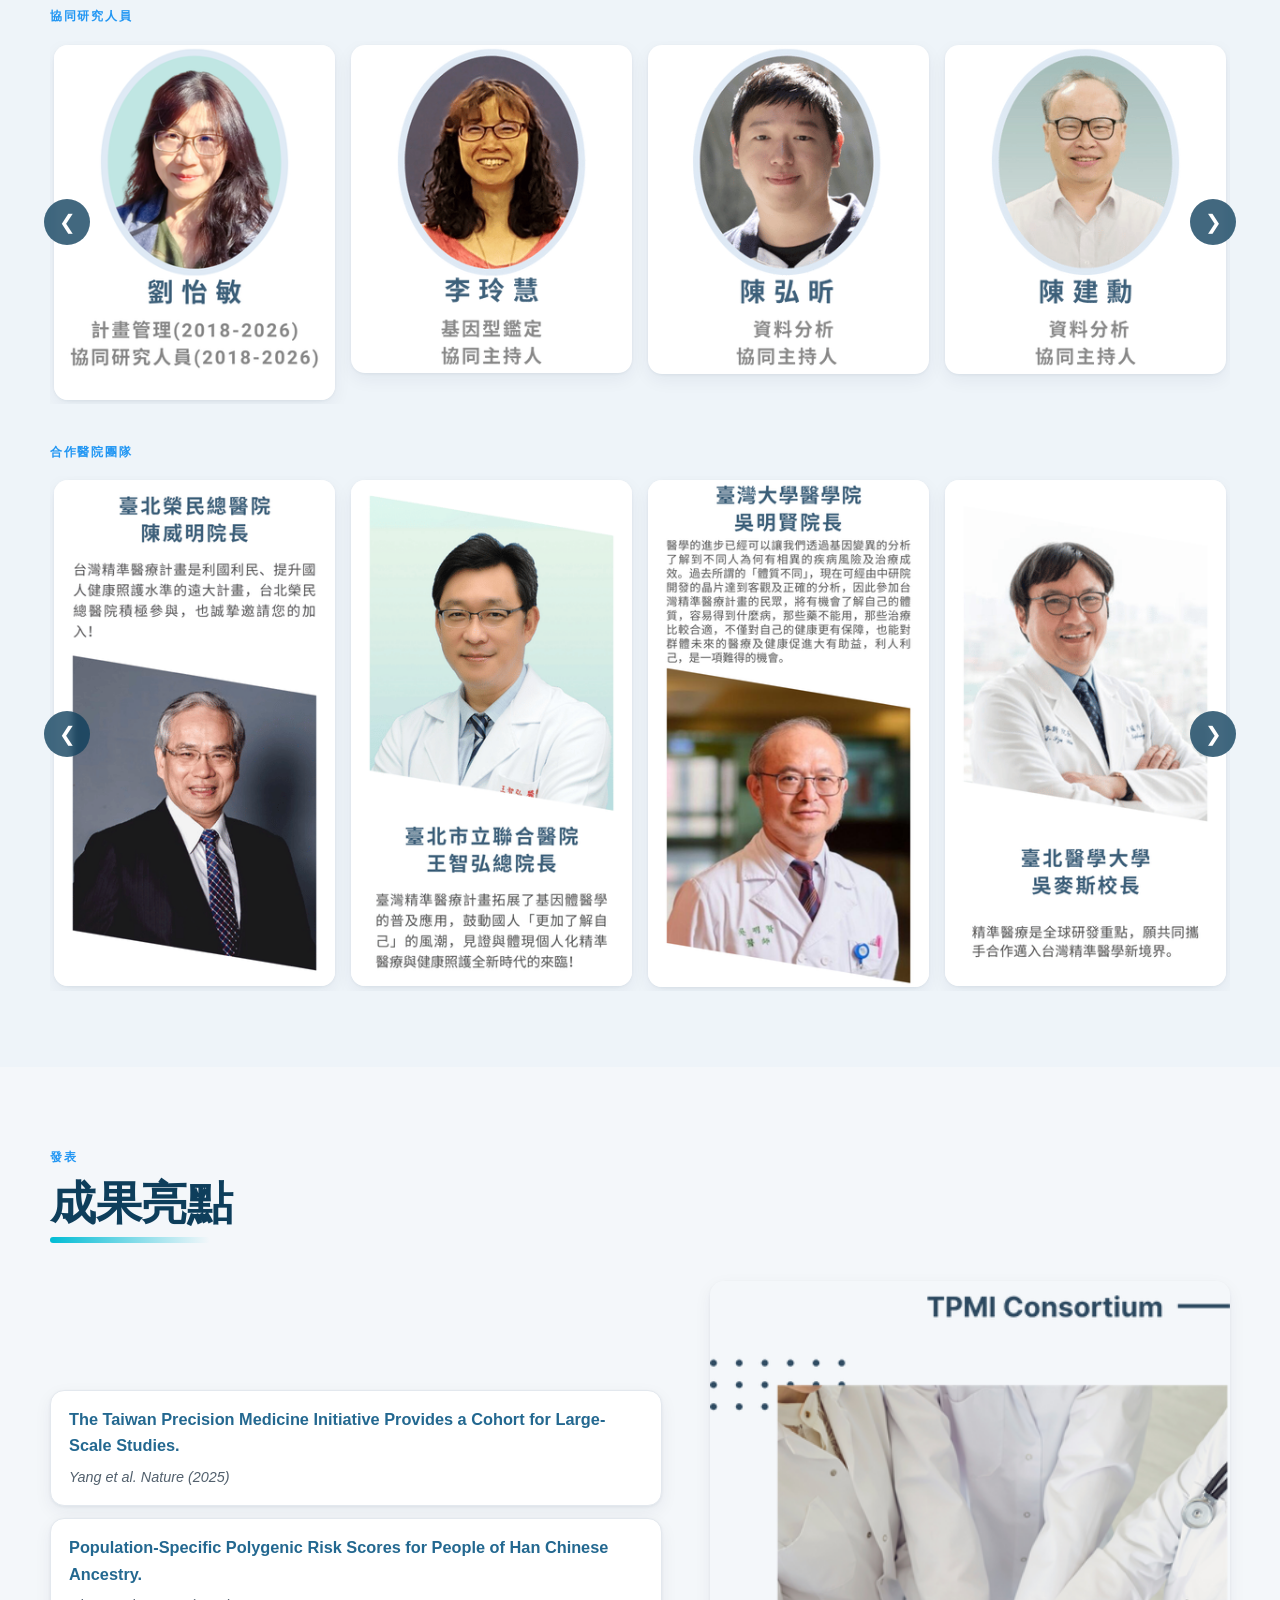
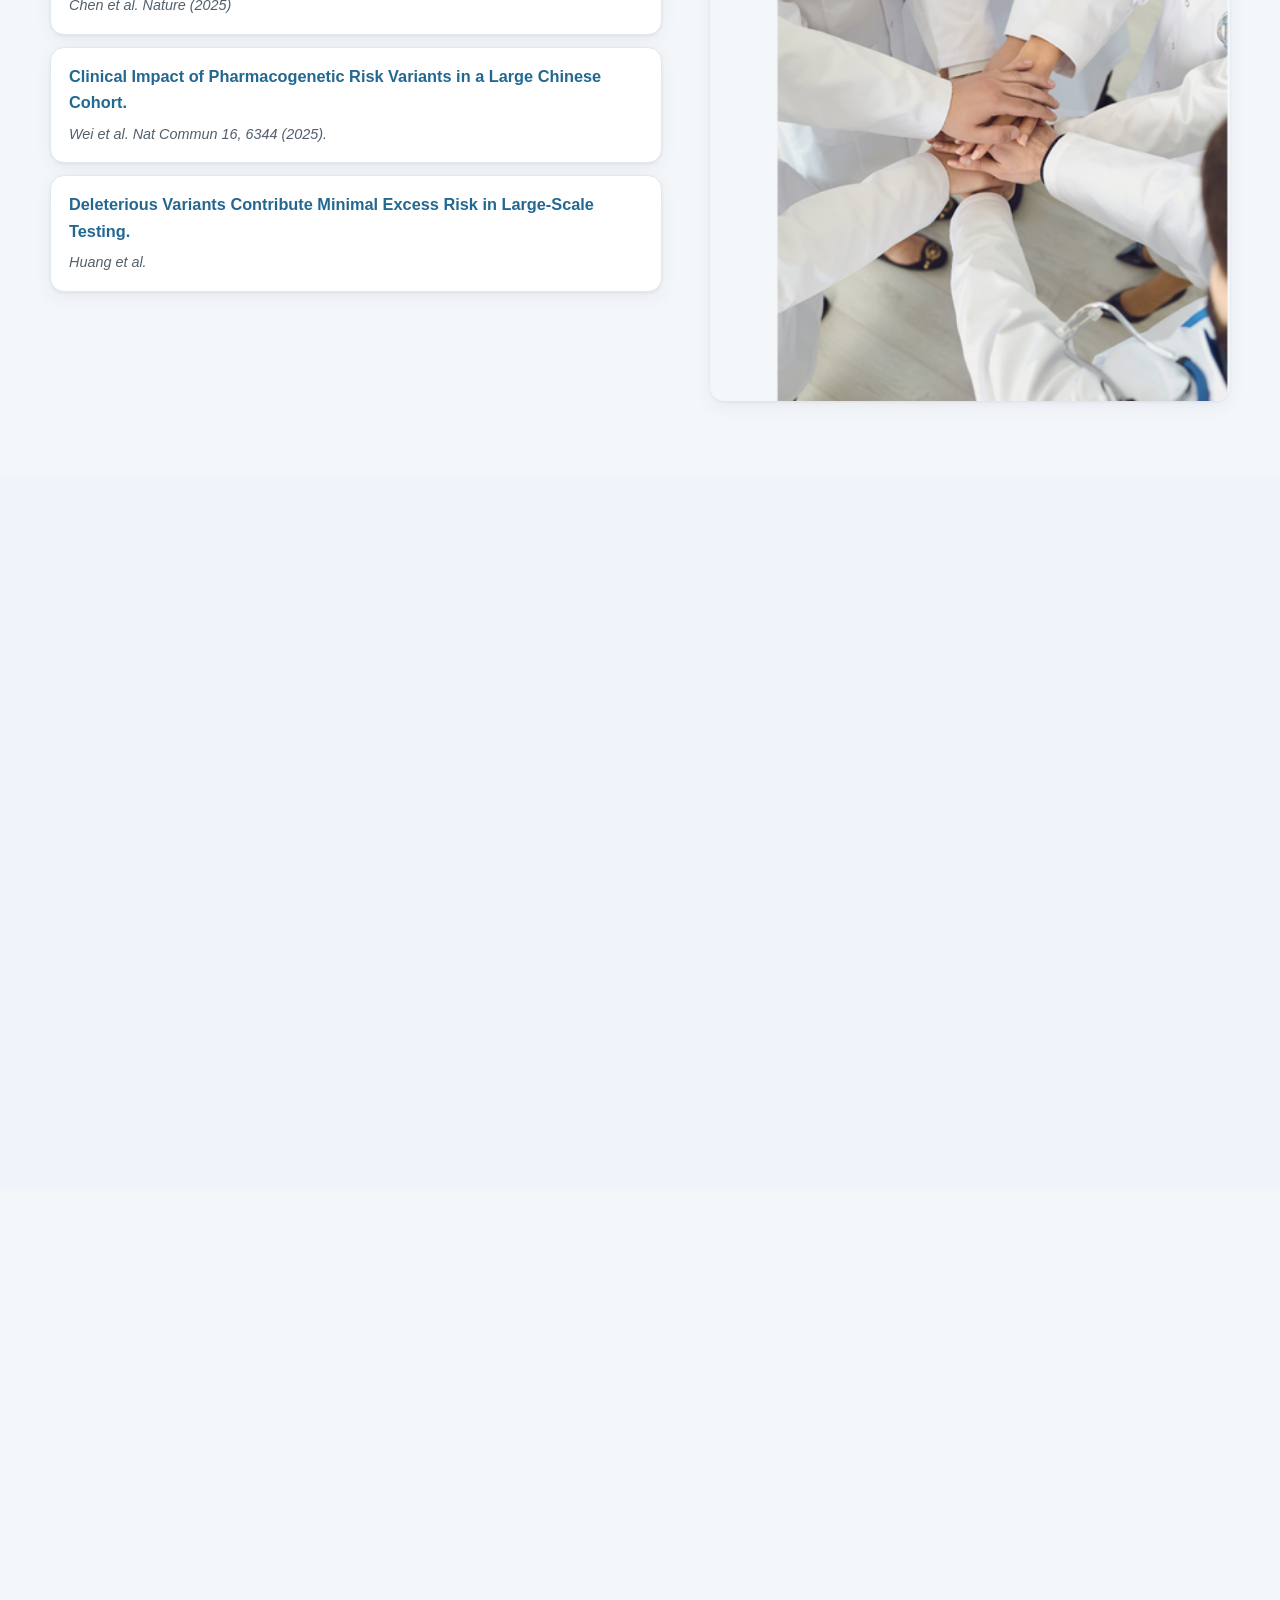
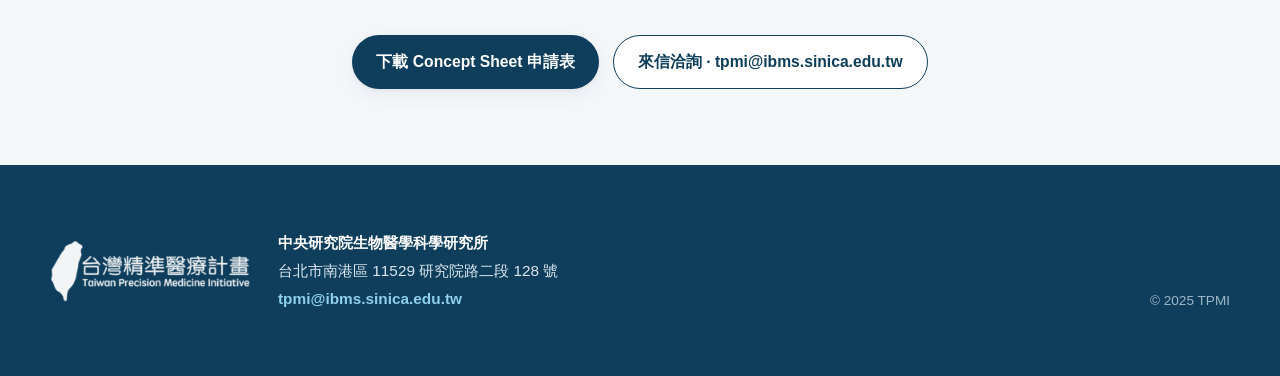
==== commit 188b84ed: "Replace blurry hero bitmap with vector SVG redraw The 1200x720 hero PNG looked soft on large screens" ====
--- a/index.html
+++ b/index.html
@@ -7,6 +7,9 @@
   <meta name="keywords" content="TPMI, Taiwan Precision Medicine Initiative, 台灣精準醫療計畫, precision medicine, 精準醫療, 基因檢測">
   <title>TPMI · 台灣精準醫療計畫</title>
   <link rel="icon" href="images/tpmi_logo.png">
+  <link rel="preconnect" href="https://fonts.googleapis.com">
+  <link rel="preconnect" href="https://fonts.gstatic.com" crossorigin>
+  <link href="https://fonts.googleapis.com/css2?family=Huninn&display=swap" rel="stylesheet">
   <link rel="stylesheet" href="assets/site.css">
 </head>
 <body>
--- a/assets/site.css
+++ b/assets/site.css
@@ -140,6 +140,7 @@
 /* ---------------- Hero ---------------- */
 .hero { position:relative; background:#0e3e5b; }
 .hero img { width:100%; display:block; }
+.hero svg.hero-art { width:100%; height:auto; display:block; background:#fff; }
 .hero .hero-desktop { object-fit:cover; }
 .hero .hero-mobile { display:none; }
 .hero-cta {
